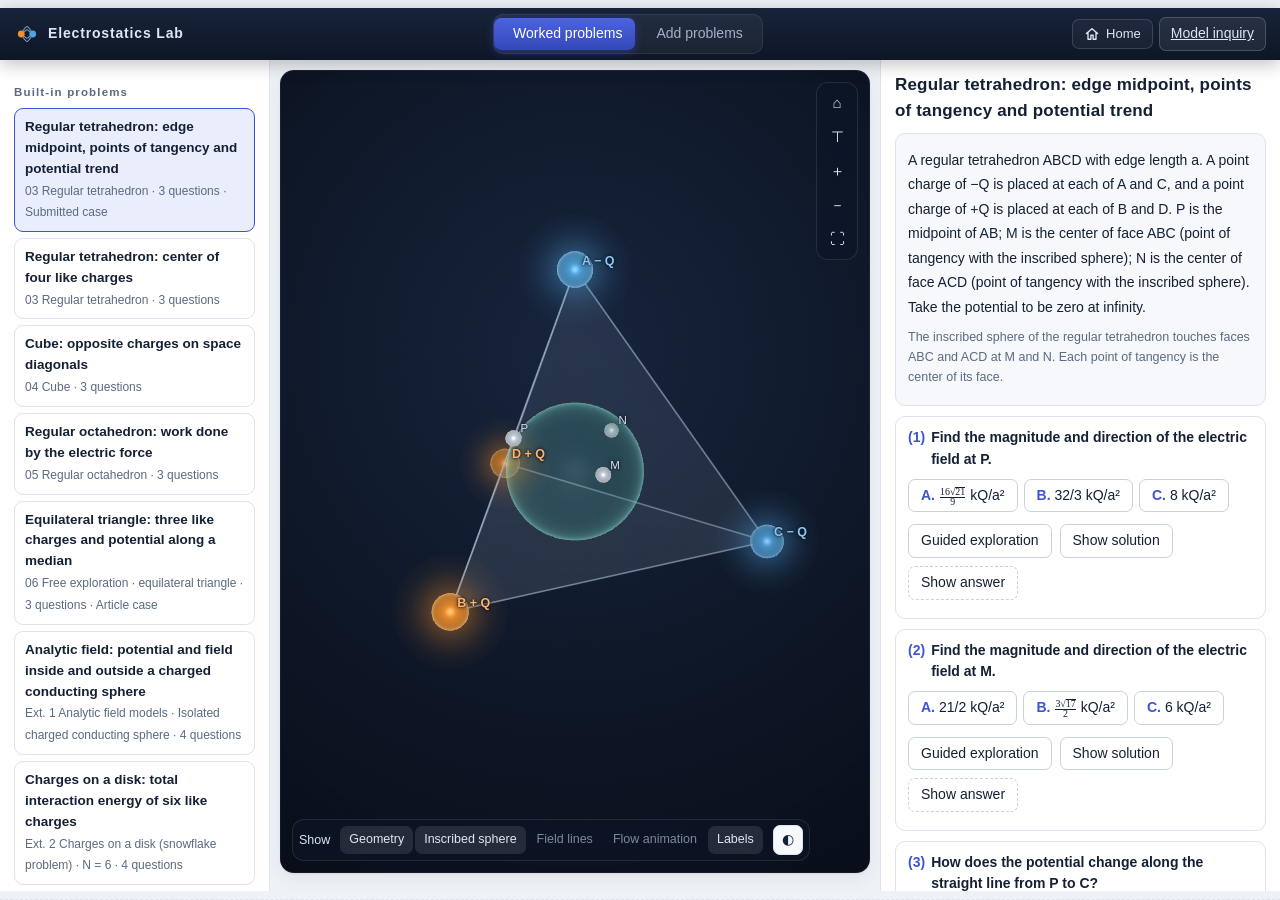
==== examples.html @ 5502f98f "Fix graph and exploration layout interactions" ====
<!doctype html>
<html lang="en">
<head>
  <meta charset="utf-8">
  <meta name="viewport" content="width=device-width, initial-scale=1">
  <title>Worked problems · Electrostatics Lab</title>
  <link rel="stylesheet" href="css/base.css">
  <link rel="stylesheet" href="css/shell.css">
  <link rel="stylesheet" href="css/viewport.css">
  <link rel="stylesheet" href="css/panels.css">
  <link rel="stylesheet" href="css/teach.css">
  <link rel="stylesheet" href="css/theory.css">
  <link rel="stylesheet" href="css/examples.css">
  <link rel="stylesheet" href="css/motion.css">
  <link rel="stylesheet" href="css/rhythm.css">
  <link rel="stylesheet" href="css/fit.css">
</head>
<body class="lab ex" data-exmode="student">
  <header class="appbar">
    <a class="brand" href="index.html" title="Back to home">
      <svg viewBox="0 0 32 32" aria-hidden="true"><circle cx="9" cy="16" r="4.2" class="b-pos"/><circle cx="23" cy="16" r="4.2" class="b-neg"/><path d="M12.5 13.5C16 10 16 10 19.5 13.5M12.5 18.5C16 22 16 22 19.5 18.5M11 12C16 5 16 5 21 12M11 20C16 27 16 27 21 20" class="b-fl"/></svg>
      <span>Electrostatics Lab</span>
    </a>
    <nav class="modes" role="tablist" aria-label="Mode">
      <button type="button" role="tab" data-mode="student">Worked problems</button>
      <button type="button" role="tab" data-mode="teacher">Add problems</button>
      <i class="mode-ink" aria-hidden="true"></i>
    </nav>
    <div class="filemenu">
      <a class="home-btn" href="index.html" title="Home" aria-label="Home"><svg viewBox="0 0 20 20" aria-hidden="true"><path d="M3 9.5 10 3.5l7 6M5 8v8.5h3.6v-5h2.8v5H15V8"/></svg><span>Home</span></a>
      <a class="present-btn" href="lab.html?m=1">Model inquiry</a>
    </div>
  </header>
  <div class="ex-work">
    <aside class="ex-left">
      <div class="ex-only-s">
        <div id="exList" class="ex-list"></div>
        <div class="btns"><button type="button" class="btn" id="btnNew">New problem</button><button type="button" class="btn" id="btnEdit">Adapt this problem</button></div>
        <div class="btns"><button type="button" class="btn mini" id="btnImport">Import problem</button><button type="button" class="btn mini" id="btnDel">Delete this problem</button></div>
        <input type="file" id="importFile" accept=".json,application/json" hidden>
      </div>
      <div class="ex-only-t"><ol id="tSteps" class="stepper"></ol><div id="tAssist" class="t-assist"></div></div>
    </aside>
    <main class="view">
      <div id="stage" class="stage">
        <canvas id="gl" aria-label="3D model. Drag to rotate; scroll to zoom. Right-click a charge, probe, or geometry background to adjust appearance and animation." title="Right-click a charge, probe, or geometry background to open its settings"></canvas>
        <div class="grain" aria-hidden="true"></div>
        <div id="labels" class="labels" aria-hidden="true"></div>
        <div class="tools" role="toolbar" aria-label="View tools">
          <button type="button" id="btnHome" title="Reset to standard view" aria-label="Reset to standard view">⌂</button>
          <button type="button" id="btnTop" title="Top view" aria-label="Top view">⊤</button>
          <button type="button" id="btnZin" title="Zoom in" aria-label="Zoom in">＋</button>
          <button type="button" id="btnZout" title="Zoom out" aria-label="Zoom out">－</button>
          <button type="button" id="btnFull" title="Toggle full screen" aria-label="Toggle full screen">⛶</button>
        </div>
        <div class="stagebar"><div class="sb-mid"><span>Show</span></div><div class="sb-layers" id="sbLayers"></div><button type="button" id="btnTheme" class="theme-toggle" title="Switch canvas theme" aria-label="Switch canvas theme">◐</button></div>
      </div>
      <div class="caption" id="caption" aria-live="polite" hidden></div>
    </main>
    <aside class="ex-right">
      <div class="ex-only-s" id="exMain"></div>
      <div class="ex-only-t" id="tForm"></div>
    </aside>
  </div>
  <div id="elementStyle" class="element-style glass" hidden></div>
  <script src="js/core/vec.js"></script>
  <script src="js/core/util.js"></script>
  <script src="js/core/tex.js"></script>
  <script src="js/core/motion.js"></script>
  <script src="js/core/vec3d.js"></script>
  <script src="js/physics/field.js"></script>
  <script src="js/physics/fieldlines.js"></script>
  <script src="js/physics/isosurf.js"></script>
  <script src="js/physics/geometry.js"></script>
  <script src="js/render/gl.js"></script>
  <script src="js/render/camera.js"></script>
  <script src="js/render/flow.js"></script>
  <script src="js/render/renderer.js"></script>
  <script src="js/render/draw.js"></script>
  <script src="js/models/common.js"></script>
  <script src="js/models/m03.js"></script>
  <script src="js/models/m08.js"></script>
  <script src="js/app/controls.js"></script>
  <script src="js/ex/templates.js"></script>
  <script src="js/ex/models.js"></script>
  <script src="js/ex/solve.js"></script>
  <script src="js/ex/answers.js"></script>
  <script src="js/ex/builtin.js"></script>
  <script src="js/ex/view.js"></script>
  <script src="js/ex/student.js"></script>
  <script src="js/ex/teacher.js"></script>
  <script src="js/ex/app.js"></script>
  <script src="js/audit.js"></script>
</body>
</html>
---- css/base.css ----
/* Design tokens and base components.
   The interface accent is indigo, kept apart from the data colors (orange/blue/gray) so it is never read as a physical quantity; data colors are in js/models/common.js (Okabe–Ito). */
:root {
  --bg: #eef1f6; --surface: #ffffff; --surface-2: #f6f8fb; --ink: #142033; --ink-2: #3a4a60; --muted: #5a6a80;
  --line: #dde3ec; --line-2: #c8d1de;
  --accent: #3d55d1; --accent-2: #2c41ad; --accent-soft: #e9edfc;
  --chrome: #0e1626; --chrome-2: #18233a; --chrome-ink: #dfe7f3; --chrome-muted: #a3b1c8;
  --pos: #d55e00; --neg: #0072b2; --zero: #4a5566; --probe: #cc79a7; --ok: #009e73; --bad: #b4233c;
  --r: 10px; --r-s: 7px;
  --shadow: 0 1px 2px rgba(16,28,48,.06), 0 6px 20px rgba(16,28,48,.06);
  --shadow-lg: 0 12px 40px rgba(10,20,40,.22);
  --ease: cubic-bezier(.22,.8,.26,1);
  font-family: "Segoe UI", "Helvetica Neue", Arial, sans-serif;
  color: var(--ink); background: var(--bg);
}
* { box-sizing: border-box; }
html, body { margin: 0; }
body { font-size: 14px; line-height: 1.55; -webkit-font-smoothing: antialiased; }
/* One math font for the whole platform: Cambria Math ships with Windows and draws radicals and fraction bars from the font's math parameters */
:root { --math-font: "Cambria Math", "STIX Two Math", "Latin Modern Math", "Times New Roman", serif; }
math { font-family: var(--math-font); font-size: 1.08em; }
/* Radicals in text (MathML <msqrt> made by U.rich): same size as the body text; the radical and its bar are drawn by the math font, so displayed formulas are not clipped */
math.rm { font-size: 1em; }
math { overflow: visible; }
/* Radicals in SVG diagrams (U.svgRad): the √ and the radicand both use Times New Roman, so the top stroke of the √ is level with the overbar and they join into one line */
.svg-rs, .svg-rb { font-family: "Times New Roman", serif; }
h1, h2, h3, h4 { margin: 0 0 .4em; font-weight: 600; letter-spacing: .01em; }
h2 { font-size: 15px; } h3 { font-size: 13.5px; } h4 { font-size: 12.5px; color: var(--ink-2); }
p { margin: .3em 0; }
a { color: var(--accent); }
button, select, input, textarea { font: inherit; color: inherit; }
button { cursor: pointer; }
:focus-visible { outline: 2px solid var(--accent); outline-offset: 2px; }
.sr { position: absolute; width: 1px; height: 1px; overflow: hidden; clip: rect(0 0 0 0); }
.skip { position: absolute; left: -999px; top: 0; background: #fff; padding: 6px 10px; z-index: 99; }
.skip:focus { left: 8px; }
.muted { color: var(--muted); }
.note { color: var(--muted); font-size: 12.5px; }
kbd { font: 11px/1 "Times New Roman", sans-serif; color: var(--muted); border: 1px solid var(--line); border-radius: 4px; padding: 2px 4px; margin-left: 6px; }

.btn { border: 1px solid var(--line-2); background: var(--surface); border-radius: var(--r-s); padding: 5px 11px; transition: background .15s, border-color .15s, color .15s, transform .08s, box-shadow .15s; }
.btn:hover { border-color: var(--accent); color: var(--accent-2); }
.btn:active { transform: translateY(1px); }
.btn.primary { background: var(--accent); border-color: var(--accent); color: #fff; box-shadow: 0 2px 8px rgba(61,85,209,.25); }
.btn.primary:hover { background: var(--accent-2); color: #fff; }
.btn.on { background: var(--accent-soft); border-color: var(--accent); color: var(--accent-2); }
.btn.mini { padding: 1px 8px; font-size: 12.5px; }
.btn.big { padding: 9px 18px; font-size: 15px; width: 100%; }
.btn:disabled { opacity: .45; cursor: default; }
.btns { display: flex; flex-wrap: wrap; gap: 6px; margin: 6px 0; }
.link { border: 0; background: none; color: var(--accent); padding: 0; }

#toast { position: fixed; left: 50%; bottom: 24px; transform: translateX(-50%) translateY(16px); background: var(--chrome); color: var(--chrome-ink);
  padding: 9px 16px; border-radius: 8px; opacity: 0; transition: .3s var(--ease); pointer-events: none; z-index: 100; max-width: 90vw; box-shadow: var(--shadow-lg); }
#toast.show { opacity: 1; transform: translateX(-50%); }

/* Home page */
.home-hero { position: relative; height: 380px; background: radial-gradient(120% 100% at 30% 40%, #16233a 0%, #0b1220 60%, #070c16 100%); color: var(--chrome-ink); overflow: hidden; }
.home-hero canvas { position: absolute; inset: 0; width: 100%; height: 100%; }
.home-hero .hero-in { position: relative; max-width: 1120px; margin: 0 auto; padding: 70px 24px 0; }
.home-hero h1 { font-size: 34px; letter-spacing: .04em; margin-bottom: 10px; }
.home-hero p { max-width: 560px; color: #b7c4d8; font-size: 15px; }
.home-hero .btn.primary, .home-hero .btn.hero-2 { margin-top: 16px; padding: 9px 20px; font-size: 15px; display: inline-block; text-decoration: none; }
.home-hero .btn.hero-2 { margin-left: 8px; background: rgba(255,255,255,.08); color: #dfe7f3; border-color: rgba(255,255,255,.25); }
.home { max-width: 1120px; margin: -46px auto 0; padding: 0 24px 40px; position: relative; }
.cat { margin: 26px 0 8px; font-size: 13px; color: var(--muted); letter-spacing: .12em; }
.cards { display: grid; grid-template-columns: repeat(auto-fill, minmax(250px, 1fr)); gap: 14px; }
.card-link { position: relative; display: block; background: var(--surface); border: 1px solid var(--line); border-radius: var(--r); padding: 16px 16px 18px; text-decoration: none; color: inherit;
  box-shadow: var(--shadow); transition: transform .25s var(--ease), box-shadow .25s var(--ease), border-color .2s; overflow: hidden; animation: rise .5s var(--ease) both; }
.card-link::after { content: ""; position: absolute; left: 0; top: 0; height: 3px; width: 100%; background: linear-gradient(90deg, var(--pos), #e69f00, var(--neg)); transform: scaleX(0); transform-origin: left; transition: transform .35s var(--ease); }
.card-link:hover { transform: translateY(-3px); box-shadow: 0 14px 30px rgba(16,28,48,.12); border-color: var(--line-2); }
.card-link:hover::after { transform: scaleX(1); }
.card-link .num { font: 700 13px "Times New Roman", serif; color: var(--accent); letter-spacing: .08em; }
.card-link h2 { font-size: 17px; margin: 4px 0 6px; }
.card-link p { color: var(--muted); margin: 0; font-size: 13px; }
.card-link .go { position: absolute; right: 14px; top: 14px; color: var(--muted); transition: color .2s, transform .2s var(--ease); }
.card-link:hover .go { color: var(--accent); transform: translateX(3px); }
.home .conv { background: var(--surface); border: 1px solid var(--line); border-radius: var(--r); padding: 14px 18px; margin-top: 26px; box-shadow: var(--shadow); }
.home .conv li { margin: 3px 0; }
.home footer { color: var(--muted); font-size: 12.5px; margin-top: 18px; }
@keyframes rise { from { opacity: 0; transform: translateY(10px); } }
@media (prefers-reduced-motion: reduce) { *, *::before, *::after { animation-duration: .01ms !important; transition-duration: .01ms !important; } }
---- css/shell.css ----
/* Lab shell: top bar, workspace grid, visibility rules for the four workspaces */
body.lab { height: 100vh; display: flex; flex-direction: column; overflow: hidden; background: var(--bg); }
.appbar { flex: 0 0 52px; display: flex; align-items: center; gap: 16px; padding: 0 14px; background: linear-gradient(180deg, var(--chrome-2), var(--chrome)); color: var(--chrome-ink); box-shadow: 0 1px 0 rgba(255,255,255,.04), 0 4px 18px rgba(0,0,0,.25); z-index: 30; }
.brand { display: flex; align-items: center; gap: 8px; color: var(--chrome-ink); text-decoration: none; font-weight: 700; letter-spacing: .06em; white-space: nowrap; }
.brand svg { width: 26px; height: 26px; }
.b-pos { fill: #F28E2B; } .b-neg { fill: #4FA3E0; } .b-fl { fill: none; stroke: #8FB8DE; stroke-width: 1.3; opacity: .85; }
.exp select { background: rgba(255,255,255,.07); color: var(--chrome-ink); border: 1px solid rgba(255,255,255,.14); border-radius: 7px; padding: 5px 8px; max-width: 220px; }
/* The open drop-down list has a white background: group labels and options use dark text (the light top-bar color would be unreadable) */
.exp select optgroup { color: var(--ink-2); background: #fff; font-weight: 700; font-style: normal; }
.exp select option { color: var(--ink); background: #fff; font-weight: 400; }
.modes { position: relative; display: flex; gap: 2px; margin: 0 auto; background: rgba(255,255,255,.05); border: 1px solid rgba(255,255,255,.08); border-radius: 10px; padding: 3px; }
.modes button { position: relative; z-index: 1; border: 0; background: none; color: var(--chrome-muted); padding: 5px 16px; border-radius: 7px; transition: color .2s; display: flex; align-items: center; gap: 6px; }
.modes button b { font: 600 11px "Times New Roman", serif; width: 17px; height: 17px; border-radius: 50%; display: inline-grid; place-items: center; border: 1px solid currentColor; }
.modes button:hover { color: var(--chrome-ink); }
.modes button[aria-selected="true"] { color: #fff; }
.mode-ink { position: absolute; top: 3px; bottom: 3px; left: 0; width: 0; border-radius: 7px; background: linear-gradient(180deg, #4a63e0, #3448b8); box-shadow: 0 2px 10px rgba(61,85,209,.45); transition: transform .35s var(--ease), width .35s var(--ease); }
.filemenu { display: flex; align-items: center; gap: 6px; }
.menu { position: relative; }
.menu summary { list-style: none; cursor: pointer; padding: 5px 11px; border: 1px solid rgba(255,255,255,.14); border-radius: 7px; color: var(--chrome-ink); }
.menu summary::-webkit-details-marker { display: none; }
.menu-pop { position: absolute; right: 0; top: calc(100% + 6px); min-width: 210px; background: var(--surface); color: var(--ink); border: 1px solid var(--line); border-radius: var(--r); box-shadow: var(--shadow-lg); padding: 6px; display: flex; flex-direction: column; animation: pop .18s var(--ease); }
.menu-pop button { text-align: left; border: 0; background: none; padding: 7px 10px; border-radius: 6px; }
.menu-pop button:hover { background: var(--accent-soft); color: var(--accent-2); }
.menu-pop hr { border: 0; border-top: 1px solid var(--line); margin: 4px 0; }
.ico { width: 30px; height: 30px; border-radius: 7px; border: 1px solid rgba(255,255,255,.14); background: none; color: inherit; display: inline-grid; place-items: center; }
@keyframes pop { from { opacity: 0; transform: translateY(-4px) scale(.98); } }
/* Home button (shared by the lab and the worked-problems page); Undo / Redo buttons */
.home-btn { display: inline-flex; align-items: center; gap: 6px; height: 30px; padding: 0 11px; border: 1px solid rgba(255,255,255,.14); border-radius: 7px; background: rgba(255,255,255,.04); color: var(--chrome-ink); text-decoration: none; font-size: 13px; white-space: nowrap; cursor: pointer; transition: background .15s, border-color .15s; }
.home-btn svg { width: 16px; height: 16px; fill: none; stroke: currentColor; stroke-width: 1.7; stroke-linecap: round; stroke-linejoin: round; flex: none; }
.home-btn:hover { background: rgba(255,255,255,.1); border-color: rgba(255,255,255,.28); }
.home-btn:focus-visible, .hist button:focus-visible { outline: 2px solid #8fa4ff; outline-offset: 2px; }
.hist { display: inline-flex; border: 1px solid rgba(255,255,255,.14); border-radius: 7px; overflow: hidden; }
.hist button { display: inline-flex; align-items: center; justify-content: center; width: 32px; height: 28px; padding: 0; border: 0; background: none; color: var(--chrome-ink); font-size: 13px; white-space: nowrap; }
.hist button + button { border-left: 1px solid rgba(255,255,255,.14); }
.hist button svg { width: 15px; height: 15px; fill: none; stroke: currentColor; stroke-width: 1.8; stroke-linecap: round; stroke-linejoin: round; }
.hist button:hover:not(:disabled) { background: rgba(255,255,255,.1); }
.hist button:disabled { color: var(--chrome-muted); opacity: .45; cursor: default; }
body.present .hist { display: none; }

/* Column widths: --drawer-u / --insp-u are the widths saved after the user drags a splitter (saved per workspace; written by A.applySplit in js/app/state.js) */
.work { position: relative; flex: 1; min-height: 0; display: grid; --drawer: var(--drawer-u, 300px); --insp: var(--insp-u, 320px); grid-template-columns: 56px var(--drawer, 300px) minmax(0, 1fr) var(--insp, 320px); transition: grid-template-columns .35s var(--ease); }
body.drawer-off .work { --drawer: 0px; }
body[data-mode="analyze"] .work { --insp: var(--insp-u, 420px); }
body[data-mode="theory"] .work, body[data-mode="record"] .work { --drawer: 0px; grid-template-columns: 0 0 minmax(0, 1fr) var(--insp, 0px); }
body[data-mode="theory"] .work { --insp: 0px; }
body[data-mode="record"] .work { --insp: var(--insp-u, 560px); }
/* Splitters: drawer | canvas, canvas | inspector, theory body | contents column. Drag or use the arrow keys to resize; double-click restores the default width */
.splitter { position: absolute; top: 0; bottom: 0; width: 10px; z-index: 6; cursor: col-resize; touch-action: none; display: none; outline: none; transition: left .35s var(--ease), right .35s var(--ease); }
.splitter::before { content: ""; position: absolute; left: 4px; top: 0; bottom: 0; width: 2px; border-radius: 1px; background: transparent; transition: background .15s, box-shadow .15s; }
.splitter::after { content: ""; position: absolute; left: 2px; top: 50%; width: 6px; height: 28px; margin-top: -14px; border-radius: 3px; background: var(--line); opacity: 0; transition: opacity .15s; }
.splitter:hover::before, .splitter.dragging::before { background: var(--accent); }
.splitter:hover::after, .splitter.dragging::after, .splitter:focus-visible::after { opacity: 1; background: var(--accent); }
.splitter:focus-visible::before { background: var(--accent); box-shadow: 0 0 0 2px var(--accent-soft); }
.work > .splitter[data-split="drawer"] { left: calc(56px + var(--drawer, 300px) - 5px); }
.work > .splitter[data-split="insp"] { right: calc(var(--insp, 320px) - 5px); }
body[data-mode="explore"] .work > .splitter, body[data-mode="analyze"] .work > .splitter, body[data-mode="record"] .work > .splitter[data-split="insp"] { display: block; }
body.drawer-off .work > .splitter[data-split="drawer"], body.present .splitter { display: none !important; }
.tp-side > .splitter[data-split="side"] { display: block; left: -17px; transition: none; }
body.resizing, body.resizing * { cursor: col-resize !important; user-select: none; }
body.resizing .work, body.resizing .splitter { transition: none; }
.rail, .drawer, .inspector { min-height: 0; overflow: hidden; }
body[data-mode="theory"] .rail, body[data-mode="record"] .rail, body[data-mode="theory"] .drawer, body[data-mode="record"] .drawer, body[data-mode="theory"] .inspector { visibility: hidden; }
body[data-mode="theory"] .stage { display: none; }
body:not([data-mode="theory"]) .theory-page { display: none; }
.view { min-width: 0; min-height: 0; position: relative; padding: 10px; display: flex; flex-direction: column; }
body.lab:not([data-mode="theory"]) .view, body.ex .view { display: grid; grid-template-rows: minmax(0, 1fr) auto; gap: 8px; overflow: hidden; }
body.lab:not([data-mode="theory"]) .view > .stage, body.ex .view > .stage { grid-row: 1; min-height: 0; width: 100%; }
body.lab:not([data-mode="theory"]) .view > .caption, body.ex .view > .caption { grid-row: 2; position: relative; inset: auto; transform: none; align-self: stretch; }
body[data-mode="theory"] .view { display: block; overflow: auto; }
.insp { display: none; animation: fadeIn .3s var(--ease); }
body[data-mode="explore"] .insp[data-for="explore"], body[data-mode="analyze"] .insp[data-for="analyze"], body[data-mode="record"] .insp[data-for="record"] { display: block; }
body[data-mode="analyze"] .hud { display: none; }
@keyframes fadeIn { from { opacity: 0; transform: translateY(6px); } }

/* Full-page theory */
.theory-page { flex: 1; overflow: auto; display: grid; grid-template-columns: minmax(0, 1fr) var(--tp-side, 300px); gap: 24px; max-width: 1180px; margin: 0 auto; padding: 22px 20px 40px; animation: fadeIn .35s var(--ease); }
.tp-main { background: var(--surface); border: 1px solid var(--line); border-radius: 14px; padding: 26px 32px; box-shadow: var(--shadow); }
.eyebrow { color: var(--accent); font: 700 12.5px "Times New Roman", sans-serif; letter-spacing: .14em; margin: 0; }
.tp-main h1 { font-size: 26px; margin: 4px 0 14px; }
.tp-side { position: sticky; top: 0; align-self: start; background: var(--surface); border: 1px solid var(--line); border-radius: 14px; padding: 18px; box-shadow: var(--shadow); }
.tp-stages { padding-left: 0; list-style: none; counter-reset: s; margin: 0 0 14px; }
.tp-stages li { counter-increment: s; position: relative; padding: 6px 0 6px 32px; border-left: 2px solid var(--line); margin-left: 11px; }
.tp-stages li::before { content: counter(s); position: absolute; left: -12px; top: 5px; width: 22px; height: 22px; border-radius: 50%; background: var(--accent-soft); color: var(--accent-2); display: grid; place-items: center; font: 700 12px "Times New Roman", serif; }
.tp-stages li b { display: block; font-size: 13.5px; } .tp-stages li span { color: var(--muted); font-size: 12.5px; }
.units { margin-top: 14px; font-size: 13px; }
.theory .lead { font-size: 15.5px; color: var(--ink-2); }
.theory section { margin: 18px 0; }
.theory h3 { color: var(--ink); font-size: 14.5px; padding-left: 10px; border-left: 3px solid var(--accent); }
.theory .ai { background: #fbf0f3; border: 1px solid #f0d3dc; border-radius: var(--r-s); padding: 8px 14px; }
.theory li { margin: 4px 0; }
.formula { overflow: visible; margin: 8px 0; padding: 6px 12px; background: var(--surface-2); border-radius: var(--r-s); border: 1px solid var(--line); }
details summary { cursor: pointer; color: var(--ink-2); font-weight: 600; font-size: 13px; }

.modal { position: fixed; inset: 0; background: rgba(8,14,26,.5); backdrop-filter: blur(3px); display: flex; align-items: center; justify-content: center; z-index: 50; padding: 16px; animation: fadeIn .2s; }
.modal[hidden] { display: none; }
.sheet { background: var(--surface); border-radius: 14px; width: min(660px, 100%); max-height: 90vh; display: flex; flex-direction: column; box-shadow: var(--shadow-lg); }
.sheet header { padding: 12px 18px; border-bottom: 1px solid var(--line); display: flex; align-items: center; justify-content: space-between; }
.sheet .ico { border-color: var(--line); }
.sheet .theory { padding: 6px 22px 18px; overflow: auto; }

@media (max-width: 1100px) {
  .work { --drawer: 270px; grid-template-columns: 56px var(--drawer, 270px) minmax(0, 1fr); grid-template-rows: minmax(0, 1fr) auto; }
  .splitter { display: none !important; }
  .inspector { grid-column: 1 / -1; max-height: 40vh; overflow: auto; border-top: 1px solid var(--line); }
  body[data-mode="record"] .work { grid-template-columns: 0 0 1fr; }
  .theory-page { grid-template-columns: 1fr; }
  .modes button { padding: 5px 10px; }
}
@media (max-width: 720px) {
  body.lab { height: auto; overflow: auto; }
  .appbar { flex-wrap: wrap; height: auto; padding: 8px; gap: 8px; }
  .modes { order: 3; width: 100%; justify-content: space-between; }
  .work { display: flex; flex-direction: column; }
  body.lab:not([data-mode="theory"]) .view { flex: none; min-height: 70vh; }
  .rail { flex-direction: row !important; overflow-x: auto; }
  .drawer { max-height: none; }
  .stage { min-height: 58vh; }
  .inspector { max-height: none; }
}
---- css/viewport.css ----
/* Stage: themed background, fine grain, floating readout, view tools, legend and stage bar */
.stage { position: relative; flex: 1; min-height: 360px; border-radius: 14px; overflow: hidden; background: var(--stage-bg, #0b1220); box-shadow: inset 0 0 0 1px rgba(255,255,255,.05), var(--shadow); transition: background .5s; }
.stage[data-theme="light"] { box-shadow: inset 0 0 0 1px var(--line), var(--shadow); }
.stage:fullscreen { border-radius: 0; }
#gl { position: absolute; inset: 0; width: 100%; height: 100%; display: block; touch-action: none; cursor: grab; }
#gl.dragging { cursor: grabbing; }
/* Fine grain: adds texture without affecting legibility */
.grain { position: absolute; inset: 0; pointer-events: none; opacity: .07; mix-blend-mode: overlay;
  background-image: url("data:image/svg+xml;utf8,<svg xmlns='http://www.w3.org/2000/svg' width='160' height='160'><filter id='n'><feTurbulence type='fractalNoise' baseFrequency='.9' numOctaves='2' stitchTiles='stitch'/><feColorMatrix values='0 0 0 0 1  0 0 0 0 1  0 0 0 0 1  0 0 0 .9 0'/></filter><rect width='100%' height='100%' filter='url(%23n)'/></svg>"); }
.stage[data-theme="light"] .grain { opacity: .035; mix-blend-mode: multiply; }

.labels { position: absolute; inset: 0; pointer-events: none; overflow: hidden; }
.lbl { position: absolute; left: 0; top: 0; white-space: nowrap; will-change: transform; }
.labels[data-theme="dark"] .lbl { color: #dbe4f0; text-shadow: 0 0 4px #0b1220, 0 0 2px #0b1220; }
.labels[data-theme="light"] .lbl { color: #22303f; text-shadow: 0 0 3px #fff, 0 0 3px #fff; }
.labels[data-theme="dark"] .lbl.pos { color: #FFB46B; } .labels[data-theme="dark"] .lbl.neg { color: #8CC8F2; } .labels[data-theme="dark"] .lbl.zero { color: #AEB9C8; }
.labels[data-theme="light"] .lbl.pos { color: #B04A00; } .labels[data-theme="light"] .lbl.neg { color: #005A8C; } .labels[data-theme="light"] .lbl.zero { color: #4A5566; }
.lbl.pos, .lbl.neg, .lbl.probe { font-weight: 700; }
.labels[data-theme="dark"] .lbl.probe { color: #F7EF7A; } .labels[data-theme="light"] .lbl.probe { color: #9B4A7C; }
.lbl.axis { font-style: italic; opacity: .75; }
.lbl.lv { padding: 0 5px; border-radius: 8px; transform-origin: left; }
.labels[data-theme="dark"] .lbl.lv { background: rgba(11,18,32,.72); border: 1px solid rgba(255,255,255,.12); text-shadow: none; }
.labels[data-theme="light"] .lbl.lv { background: rgba(255,255,255,.85); border: 1px solid var(--line); text-shadow: none; }
.lbl.part { } .labels[data-theme="dark"] .lbl.part { color: #C9B8F5; } .labels[data-theme="light"] .lbl.part { color: #5A3C96; }
.lbl.sum { font-weight: 700; }
.lbl.warn { color: #fff !important; background: #b4233c; padding: 1px 8px; border-radius: 6px; text-shadow: none !important; }

.glass { background: rgba(14,22,38,.62); color: #dfe7f3; border: 1px solid rgba(255,255,255,.1); backdrop-filter: blur(10px) saturate(1.2); -webkit-backdrop-filter: blur(10px); }
.stage[data-theme="light"] .glass { background: rgba(255,255,255,.78); color: var(--ink); border-color: var(--line); }
.hud, .tools, .legend, .stagebar { position: absolute; }
.hud { left: 12px; top: 12px; width: 236px; border-radius: 12px; padding: 8px 10px; font-size: 12.5px; transition: opacity .3s, transform .3s var(--ease); }
.hud-h { display: flex; justify-content: space-between; align-items: center; font-size: 11.5px; letter-spacing: .08em; opacity: .75; margin-bottom: 4px; }
.hud .link { color: inherit; opacity: .85; font-size: 12px; }
.hud-b .r { display: flex; justify-content: space-between; gap: 8px; padding: 1px 0; }
.hud-b .r span:last-child { font-variant-numeric: tabular-nums; font-weight: 600; }
.hud-b .r .undef { color: #ff9aa9; }
.flash { animation: flash .6s var(--ease); }
@keyframes flash { 0% { background: rgba(240,228,66,.28); } 100% { background: transparent; } }

.tools { right: 12px; top: 12px; display: flex; flex-direction: column; gap: 2px; padding: 4px; border-radius: 12px; }
.tools button { width: 32px; height: 32px; border: 0; background: none; color: inherit; border-radius: 8px; font-size: 15px; transition: background .15s; }
.tools button:hover { background: rgba(255,255,255,.12); }
.stage[data-theme="light"] .tools button:hover { background: var(--accent-soft); }
.legend { left: 12px; bottom: 62px; display: flex; flex-wrap: wrap; gap: 4px 12px; font-size: 12px; padding: 4px 10px; border-radius: 9px; max-width: calc(100% - 24px); }
.legend i { display: inline-block; width: 10px; height: 10px; border-radius: 50%; margin-right: 5px; vertical-align: -1px; }
.legend i.line { height: 3px; width: 16px; border-radius: 2px; vertical-align: 3px; }

.stagebar { left: 12px; right: 12px; bottom: 12px; height: 42px; display: flex; align-items: center; gap: 10px; padding: 0 6px; border-radius: 12px; }
.sb-nav { width: 30px; height: 30px; border: 0; border-radius: 8px; background: rgba(255,255,255,.08); color: inherit; font-size: 18px; line-height: 1; }
.stage[data-theme="light"] .sb-nav { background: var(--surface-2); }
.sb-nav:disabled { opacity: .3; }
.sb-mid { flex: 1; min-width: 0; font-size: 12.5px; }
.sb-mid span { display: block; white-space: nowrap; overflow: hidden; text-overflow: ellipsis; }
.sb-track { height: 3px; border-radius: 2px; background: rgba(255,255,255,.12); margin-top: 4px; overflow: hidden; }
.stage[data-theme="light"] .sb-track { background: var(--line); }
.sb-track i { display: block; height: 100%; width: 0; background: linear-gradient(90deg, #F28E2B, #F0E442, #4FA3E0); transition: width .5s var(--ease); }
.sb-layers { display: flex; gap: 2px; }
.sb-layers button { border: 0; background: none; color: inherit; opacity: .55; padding: 4px 9px; border-radius: 7px; font-size: 12.5px; transition: opacity .2s, background .2s; white-space: nowrap; }
.sb-layers button.on { opacity: 1; background: rgba(255,255,255,.1); }
.stage[data-theme="light"] .sb-layers button.on { background: var(--accent-soft); color: var(--accent-2); }
.sb-layers button:hover { opacity: 1; }
.sb-layers button i { font-style: normal; font: 700 10.5px "Times New Roman", serif; margin-right: 3px; opacity: .7; }
.theme-toggle { flex: none; width: 30px; height: 30px; border: 1px solid var(--line); border-radius: 7px; background: var(--surface-2); color: var(--ink); cursor: pointer; }
.stage:fullscreen { border-radius: 0; min-height: 100vh; }
.busy { left: 50%; top: 14px; transform: translateX(-50%); position: absolute; background: rgba(14,22,38,.85); color: #fff; padding: 5px 14px 5px 30px; border-radius: 14px; font-size: 12.5px; }
.busy::before { content: ""; position: absolute; left: 11px; top: 50%; width: 11px; height: 11px; margin-top: -6px; border: 2px solid rgba(255,255,255,.3); border-top-color: #F0E442; border-radius: 50%; animation: spin .8s linear infinite; }
@keyframes spin { to { transform: rotate(360deg); } }
.err { padding: 30px; color: #ff9aa9; }
@media (max-width: 900px) { .hud { width: 190px; } .sb-layers button { padding: 4px 6px; } .legend { display: none; } }
@media (max-width: 560px) { .sb-layers { display: none; } }
---- css/panels.css ----
/* Tool rail, drawer panel, inspector and form controls */
.rail { display: flex; flex-direction: column; align-items: center; gap: 4px; padding: 10px 0; background: var(--surface); border-right: 1px solid var(--line); }
.rail button { position: relative; width: 44px; border: 0; background: none; border-radius: 10px; padding: 7px 0 5px; color: var(--muted); display: flex; flex-direction: column; align-items: center; gap: 2px; font-size: 11px; transition: background .15s, color .15s; }
.rail button svg { width: 20px; height: 20px; fill: none; stroke: currentColor; stroke-width: 1.6; stroke-linecap: round; stroke-linejoin: round; }
.rail button:hover { background: var(--surface-2); color: var(--ink); }
.rail button.on { color: var(--accent-2); background: var(--accent-soft); }
.rail button.on::before { content: ""; position: absolute; left: -6px; top: 10px; bottom: 10px; width: 3px; border-radius: 2px; background: var(--accent); }
.rail button .dot { position: absolute; right: 7px; top: 6px; width: 6px; height: 6px; border-radius: 50%; background: var(--pos); }

.drawer { background: var(--surface); border-right: 1px solid var(--line); display: flex; flex-direction: column; }
.drawer-h { display: flex; align-items: center; justify-content: space-between; padding: 12px 14px 8px; border-bottom: 1px solid var(--line); }
.drawer-h h2 { margin: 0; font-size: 14.5px; }
.drawer-h .ico { border-color: var(--line); color: var(--muted); }
.panel { flex: 1; overflow: auto; padding: 4px 14px 20px; min-width: 260px; }
.panel > * { animation: fadeIn .28s var(--ease) both; }
.grp { border-bottom: 1px solid var(--line); padding: 10px 0 10px; }
.grp:last-child { border-bottom: 0; }
.grp h4 { font-size: 11.5px; letter-spacing: .1em; color: var(--muted); margin-bottom: 6px; text-transform: uppercase; }
.ctl { margin: 7px 0; } .ctl label { display: flex; justify-content: space-between; font-size: 12.5px; color: var(--ink-2); margin-bottom: 1px; }
.ctl .row { display: flex; gap: 8px; align-items: center; }
.ctl input[type=range] { flex: 1; min-width: 0; height: 18px; accent-color: var(--accent); }
.ctl .num { width: 5.2em; border: 1px solid var(--line); border-radius: 6px; padding: 2px 5px; font-variant-numeric: tabular-nums; background: var(--surface-2); }
.ctl .num:focus { background: #fff; }
.ctl select { width: 100%; border: 1px solid var(--line); border-radius: 6px; padding: 4px; background: var(--surface-2); }
.chk { display: flex; gap: 8px; align-items: center; margin: 4px 0; font-size: 13px; }
.chk input { accent-color: var(--accent); width: 15px; height: 15px; }
.seg { display: inline-flex; border: 1px solid var(--line); border-radius: 8px; overflow: hidden; margin: 4px 0; background: var(--surface-2); padding: 2px; gap: 2px; }
.seg button { border: 0; background: none; padding: 4px 12px; font-size: 13px; border-radius: 6px; transition: background .15s, color .15s; }
.seg button.on { background: var(--surface); color: var(--accent-2); box-shadow: 0 1px 3px rgba(16,28,48,.12); font-weight: 600; }
.ctl-play { display: flex; align-items: flex-end; gap: 4px; } .ctl-play .ctl { flex: 1; }
table.src { width: 100%; border-collapse: collapse; font-size: 12.5px; margin: 4px 0; }
table.src th { font-weight: 600; color: var(--muted); font-size: 11.5px; }
table.src th, table.src td { padding: 3px 2px; text-align: left; border-bottom: 1px solid var(--line); }
.cell { border: 1px solid var(--line); border-radius: 5px; padding: 1px 4px; font-size: 12.5px; background: var(--surface-2); }
.place .row, .row.wrap { display: flex; flex-wrap: wrap; gap: 4px; align-items: center; }
label.mini { font-size: 12px; color: var(--muted); display: inline-flex; gap: 3px; align-items: center; }
.bg { border: 1px solid var(--line); border-radius: 8px; padding: 7px; margin: 7px 0; background: var(--surface-2); }
.bg-h { display: flex; gap: 4px; align-items: center; } .bg-h b { margin-right: auto; font-size: 13px; }
.swatches { display: flex; gap: 8px; margin: 6px 0; }
.swatch { flex: 1; border: 2px solid var(--line); border-radius: 9px; padding: 0; overflow: hidden; background: none; text-align: left; transition: border-color .15s, transform .15s var(--ease); }
.swatch:hover { transform: translateY(-1px); }
.swatch.on { border-color: var(--accent); }
.swatch .sw-v { height: 44px; position: relative; }
.swatch .sw-v i { position: absolute; top: 15px; width: 13px; height: 13px; border-radius: 50%; }
.swatch span { display: block; font-size: 12px; padding: 4px 8px; }

.inspector { background: var(--surface); border-left: 1px solid var(--line); overflow: auto; padding: 14px 16px 24px; }
.insp-t { font-size: 11.5px; letter-spacing: .1em; color: var(--muted); }
.stepper { list-style: none; margin: 0 0 12px; padding: 0; }
.stepper li { position: relative; }
.stepper button { width: 100%; display: flex; align-items: center; gap: 10px; border: 0; background: none; text-align: left; padding: 6px 6px; border-radius: 8px; color: var(--ink-2); transition: background .15s; }
.stepper button:hover { background: var(--surface-2); }
.stepper .n { flex: 0 0 22px; height: 22px; border-radius: 50%; border: 1.5px solid var(--line-2); display: grid; place-items: center; font: 700 11.5px "Times New Roman", serif; color: var(--muted); background: var(--surface); transition: .25s var(--ease); }
.stepper li:not(:last-child)::after { content: ""; position: absolute; left: 16px; top: 30px; height: calc(100% - 22px); width: 1.5px; background: var(--line); }
.stepper li.done .n { background: var(--accent-soft); border-color: var(--accent); color: var(--accent-2); }
.stepper li.done::after { background: var(--accent); }
.stepper li.on .n { background: var(--accent); border-color: var(--accent); color: #fff; box-shadow: 0 0 0 4px var(--accent-soft); }
.stepper li.on button { color: var(--ink); font-weight: 600; background: var(--surface-2); }
.guide { animation: fadeIn .3s var(--ease); }
.qbox { background: linear-gradient(135deg, #fff7ef, #fdf3fa); border: 1px solid #f5e1d3; border-radius: 10px; padding: 10px 12px; margin-bottom: 10px; }
.qbox span { font-size: 11.5px; letter-spacing: .1em; color: #a64700; font-weight: 700; }
.qbox p { font-size: 15px; font-weight: 600; margin: 2px 0 0; color: var(--ink); }
.g-item { margin: 10px 0; } .g-item h3 { font-size: 12.5px; color: var(--muted); margin-bottom: 1px; letter-spacing: .04em; }
.g-item p { margin: 0; font-size: 13.5px; color: var(--ink-2); }
.acc { border: 1px solid var(--line); border-radius: 10px; margin-bottom: 10px; background: var(--surface); }
.acc > summary { padding: 9px 12px; list-style: none; display: flex; justify-content: space-between; }
.acc > summary::after { content: "▾"; color: var(--muted); transition: transform .2s; }
.acc:not([open]) > summary::after { transform: rotate(-90deg); }
.acc > :not(summary) { margin: 0 12px; } .acc > :last-child { margin-bottom: 10px; }
.readings { display: grid; gap: 0; font-size: 13px; }
.rd { display: grid; grid-template-columns: minmax(0, 1.3fr) minmax(0, 1fr) 54px; gap: 8px; padding: 3px 4px; border-bottom: 1px dashed var(--line); border-radius: 4px; }
.rd .k { color: var(--ink-2); } .rd .v { font-variant-numeric: tabular-nums; font-weight: 600; } .rd .v.undef { color: var(--bad); } .rd .u { color: var(--muted); font-size: 11.5px; }
.rd-h { margin-top: 8px; font-weight: 600; color: var(--accent-2); font-size: 12px; letter-spacing: .06em; }
#curves { width: 100%; height: 210px; display: block; }
.curve-tools { display: flex; justify-content: flex-end; gap: 4px; margin: 0 12px 4px; }
.curve-tools button { width: 30px; height: 28px; border: 1px solid var(--line); border-radius: 6px; color: var(--ink-2); background: var(--surface-2); }
#curveBox:fullscreen { position: fixed; inset: 16px; z-index: 60; overflow: auto; padding: 16px; background: var(--surface); color: var(--ink); border: 1px solid var(--line); }
#curveBox:fullscreen #curves { height: 74vh; }
.clegend { display: flex; flex-wrap: wrap; gap: 4px 12px; font-size: 12px; margin-top: 4px; }
.clegend i { display: inline-block; width: 14px; height: 3px; margin-right: 4px; vertical-align: 3px; border-radius: 2px; }
.ex { border-bottom: 1px dashed var(--line); padding: 8px 0; }
.ex .row { display: flex; flex-wrap: wrap; gap: 6px; align-items: center; }
.ex input, .ex select { border: 1px solid var(--line); border-radius: 6px; padding: 3px 7px; min-width: 150px; background: var(--surface-2); }
.fb { font-weight: 600; } .fb.ok { color: var(--ok); } .fb.bad { color: var(--bad); } .fb.show { color: var(--accent-2); font-weight: 400; }
.fb.ok, .fb.bad { animation: pop .25s var(--ease); }
table.rec { width: 100%; border-collapse: collapse; font-size: 12.5px; }
table.rec th, table.rec td { border: 1px solid var(--line); padding: 3px; vertical-align: top; }
table.rec th { background: var(--surface-2); font-weight: 600; }
table.rec textarea { width: 100%; border: 0; resize: vertical; font-size: 12.5px; background: transparent; }
---- css/teach.css ----
/* Teaching flow: stage caption (construction steps and prediction questions), step overview, teacher notes, presentation mode */
.caption { position: relative; inset: auto; transform: none; width: 100%; max-height: min(28vh, 240px); min-height: 0; overflow: auto; overscroll-behavior: contain; border-radius: 10px; padding: 8px 12px; font-size: 13.5px; animation: capIn .35s var(--ease); }
.caption[data-theme="light"] { color: var(--ink); background: rgba(255,255,255,.96); border-color: var(--line); }
.caption input, .caption select { color: #172033 !important; background: #fff !important; }
.caption[hidden] { display: none; }
@keyframes capIn { from { opacity: 0; transform: translateY(6px); } }
.cap-h { display: flex; align-items: center; gap: 10px; margin-bottom: 2px; }
.cap-h b { font-size: 14.5px; }
.cap-n { font: 700 11px "Times New Roman", sans-serif; letter-spacing: .1em; padding: 2px 7px; border-radius: 10px; background: rgba(240,228,66,.18); color: #F5D491; }
.caption[data-theme="light"] .cap-n { background: var(--accent-soft); color: var(--accent-2); }
.cap-q { font-weight: 600; margin: 6px 0; }
.cap-opts { display: flex; flex-wrap: wrap; gap: 6px; }
.cap-opts .btn { background: rgba(255,255,255,.08); color: inherit; border-color: rgba(255,255,255,.22); }
.caption[data-theme="light"] .cap-opts .btn { background: var(--surface); border-color: var(--line-2); }
.cap-opts .btn:hover { border-color: #F5D491; color: inherit; }
.cap-skip { margin-top: 4px; } .cap-skip .btn { background: none; border: 0; color: inherit; opacity: .65; padding: 0; text-decoration: underline; }
.cap-t { margin: 4px 0; opacity: .92; }
.cap-fb { margin: 4px 0; padding: 4px 8px; border-radius: 6px; font-size: 13px; animation: pop .25s var(--ease); }
.cap-fb.ok { background: rgba(0,158,115,.18); } .cap-fb.bad { background: rgba(213,94,0,.2); } .cap-fb.skip { background: rgba(255,255,255,.08); }
.caption[data-theme="light"] .cap-fb.skip { background: var(--surface-2); }
.cap-m { padding: 2px 0; }
.cap-m math { font-size: 1.05em; }
.cap-nav { display: flex; align-items: center; justify-content: space-between; margin-top: 6px; }
.cap-nav .btn { background: rgba(255,255,255,.08); color: inherit; border-color: rgba(255,255,255,.18); }
.cap-nav .btn.primary { background: var(--accent); border-color: var(--accent); color: #fff; }
.caption[data-theme="light"] .cap-nav .btn:not(.primary) { background: var(--surface); border-color: var(--line-2); }
.cap-dots { display: flex; gap: 5px; }
.cap-dots i { width: 7px; height: 7px; border-radius: 50%; background: rgba(255,255,255,.25); transition: .25s var(--ease); }
.cap-dots i.done { background: rgba(255,255,255,.6); } .cap-dots i.on { background: #F5D491; width: 18px; border-radius: 4px; }
.caption[data-theme="light"] .cap-dots i { background: var(--line-2); } .caption[data-theme="light"] .cap-dots i.on { background: var(--accent); }
.legend { bottom: auto; top: 12px; left: auto; right: 58px; max-width: 46%; justify-content: flex-end; }

.labels .lbl.ang { font-weight: 600; }
.labels[data-theme="dark"] .lbl.ang { color: #F5D491; } .labels[data-theme="light"] .lbl.ang { color: #8A6D00; }


.steplist { list-style: none; margin: 0; padding: 0 0 6px; }
.steplist button { width: 100%; display: flex; align-items: center; gap: 8px; border: 0; background: none; padding: 4px 6px; border-radius: 6px; text-align: left; font-size: 13px; color: var(--ink-2); }
.steplist button:hover { background: var(--surface-2); }
.steplist .n { flex: 0 0 18px; height: 18px; border-radius: 5px; display: grid; place-items: center; font: 700 11px "Times New Roman", serif; background: var(--surface-2); color: var(--muted); }
.steplist li.on button { background: var(--accent-soft); color: var(--accent-2); font-weight: 600; } .steplist li.on .n { background: var(--accent); color: #fff; }
.steplist li.done .n { background: var(--accent-soft); color: var(--accent-2); }
.steplist em { margin-left: auto; font-style: normal; font-size: 12px; font-weight: 700; } .steplist em.q { color: var(--muted); } .steplist em.ok { color: var(--ok); } .steplist em.bad { color: var(--pos); }
.teacher { background: #f4f6fd; border: 1px dashed #c3cdf3; border-radius: 8px; padding: 6px 10px; }
.teacher summary { color: var(--accent-2); }
.der { margin: 6px 0; } .der b { font-size: 12.5px; color: var(--ink-2); }

.present-btn { border: 1px solid rgba(255,255,255,.18); background: rgba(255,255,255,.07); color: var(--chrome-ink); border-radius: 7px; padding: 5px 11px; }
.present-btn[aria-pressed="true"] { background: var(--accent); border-color: var(--accent); }
.present-exit { display: none; position: absolute; top: 12px; left: 50%; transform: translateX(-50%); border: 0; border-radius: 16px; padding: 5px 14px; background: rgba(14,22,38,.7); color: #fff; font-size: 12.5px; }
body.present .work { grid-template-columns: 0 0 minmax(0, 1fr) 0 !important; }
body.present .rail, body.present .drawer, body.present .inspector { visibility: hidden; }
body.present .appbar { display: none; }
body.present .view { padding: 0; }
body.present .stage { border-radius: 0; }
body.present .present-exit { display: block; }
body.present .caption { width: 100%; max-height: min(28vh, 240px); font-size: 16px; }
body.present .caption .cap-h b { font-size: 18px; }
body.present .labels { --lbl: 1.25; }
body.present .hud { font-size: 14px; width: 270px; }
@media (max-width: 900px) { .caption { max-height: min(30vh, 220px); font-size: 12.5px; } .legend { display: none; } }
---- css/theory.css ----
/* Theory page: three sections, formulas with symbol notes, model figure, parameter table; formulas never scroll */
.formula { overflow: visible !important; padding: 8px 14px; }
.formula math { display: block; max-width: 100%; margin: 2px 0; }
.formula math + math { margin-top: 6px; }
.fm { margin: 10px 0 14px; }
/* Journal-style display equations: centered, number flush right */
/* Equal side columns keep the formula centered; the number sits in the right column */
.eqn { display: grid; grid-template-columns: minmax(2.6em, 1fr) minmax(0, auto) minmax(2.6em, 1fr); align-items: center; }
.eqn-m { grid-column: 2; min-width: 0; text-align: center; }
.eqn-m math { display: block; margin: 3px auto; }
/* Center every display formula (theory, captions, derivation, worked solutions) */
math[display="block"] { display: block math; text-align: center; margin-left: auto; margin-right: auto; }
.formula, .cap-m { text-align: center; }
.eqn-n { grid-column: 3; justify-self: end; font-family: "Times New Roman", serif; font-size: 14px; color: var(--ink-2); font-variant-numeric: tabular-nums; }
.formula math, .cap-m math, .where math { font-family: var(--math-font); }
.fm .where { margin: 2px 2px 0; font-size: 13px; color: var(--ink-2); }
.fm .where > summary { font-size: 12.5px; font-weight: 400; color: var(--accent-2); }
.fm .where ul { margin: 4px 0 0; padding-left: 18px; line-height: 1.65; }
.fm .where li { margin: 2px 0; }
.tsec details.tip p { color: var(--ink-2); }
.tbl td details.tip { margin: 2px 0 0; }
.where math, .tsec li math, .tsec p math, .tbl math { font-size: 1em; }
.tsec { margin: 8px 0 30px; }
.tsec > h2 { display: flex; align-items: center; gap: 10px; font-size: 18px; padding-bottom: 8px; border-bottom: 1px solid var(--line); margin-bottom: 12px; }
.tn { width: 30px; height: 30px; border-radius: 9px; display: grid; place-items: center; background: var(--accent); color: #fff; font-size: 15px; }
.tsec h3 { margin-top: 18px; }
.tsec li { line-height: 1.75; }
details.base { border: 1px solid var(--line); border-radius: 10px; padding: 8px 14px; margin: 12px 0; background: var(--surface-2); }
details.base > summary { padding: 2px 0; }
.tfig { margin: 6px 0 14px; padding: 10px; border: 1px solid var(--line); border-radius: 12px; background: #fff; text-align: center; }
.tfig svg.fig { width: 100%; max-width: 520px; height: auto; font-family: "Times New Roman", "Microsoft YaHei", serif; }
.tfig figcaption { font-size: 12.5px; color: var(--muted); margin-top: 4px; text-align: left; }
.tbl { width: 100%; border-collapse: collapse; margin: 8px 0; font-size: 13.5px; }
.tbl th, .tbl td { border: 1px solid var(--line); padding: 5px 8px; text-align: left; vertical-align: top; }
.tbl th { background: var(--surface-2); font-weight: 600; }
.tstages { padding-left: 20px; }
.tstages > li { margin: 10px 0; padding: 8px 12px; border: 1px solid var(--line); border-radius: 10px; background: var(--surface); }
.tstages p { margin: 3px 0; font-size: 13.5px; color: var(--ink-2); }
.tstages i { font-style: normal; color: var(--muted); }
.tp-toc { list-style: none; padding: 0; margin: 0 0 14px; }
.tp-toc li { margin: 4px 0; }
.tp-toc .link { font-size: 14px; padding: 4px 0; }
.cap-note { font-size: 12.5px; opacity: .8; margin: 4px 0 0; }
.cap-m { overflow: visible; }
.cap-m math { display: block; margin: 2px 0; }

/* Short notes: collapsed by default; small tables in captions */
details.tip { margin: 4px 0; font-size: 12.5px; color: var(--muted); }
details.tip > summary { font-weight: 400; color: var(--accent-2); font-size: 12px; }
details.tip p { margin: 4px 0; }
.cap-tbl { border-collapse: collapse; margin: 4px 0; font-size: 12.5px; }
.cap-tbl th, .cap-tbl td { border: 1px solid rgba(255,255,255,.18); padding: 2px 7px; text-align: center; }
.stage[data-theme="light"] .cap-tbl th, .stage[data-theme="light"] .cap-tbl td { border-color: var(--line); }
.cap-tbl th { font-weight: 600; opacity: .85; }
.cap-opts .skip { background: none !important; border: 0 !important; text-decoration: underline; opacity: .7; }
.caption { max-height: 46%; overflow: auto; }

/* Label size scaling and annotation points */
.labels { --lbl: 1; }
.labels .lbl { font-size: calc(12.5px * var(--lbl)); }
.labels .lbl.lv, .labels .lbl.ang, .labels .lbl.pt { font-size: calc(11.5px * var(--lbl)); }
.labels .lbl sub { font-size: 75%; }
.labels[data-theme="dark"] .lbl.note { color: #F5D491; font-weight: 600; } .labels[data-theme="light"] .lbl.note { color: #8A6D00; font-weight: 600; }
.colors { display: grid; grid-template-columns: 1fr 1fr; gap: 6px 10px; margin: 4px 0; }
.color { display: flex; align-items: center; gap: 6px; font-size: 12.5px; color: var(--ink-2); }
.color input { width: 28px; height: 22px; padding: 0; border: 1px solid var(--line); border-radius: 5px; background: none; }
.note-dot { width: 8px; height: 8px; border-radius: 2px; background: #c9a227; transform: rotate(45deg); display: inline-block; margin-right: 2px; }
.hud-wiz { display: block; width: 100%; margin-top: 6px; border: 1px solid rgba(245,212,145,.45); background: rgba(245,212,145,.12); color: inherit; border-radius: 8px; padding: 4px 8px; font-size: 12.5px; text-align: left; }
.stage[data-theme="light"] .hud-wiz { border-color: var(--accent); background: var(--accent-soft); color: var(--accent-2); }
.hud-wiz[hidden] { display: none; }

/* Analytic-field models: sub-model tabs */
.th-tabs { display: flex; flex-wrap: wrap; gap: 6px; margin: 0 0 18px; padding-bottom: 12px; border-bottom: 1px solid var(--line); }
.th-tab { display: inline-flex; align-items: center; gap: 6px; padding: 6px 12px; border: 1px solid var(--line); border-radius: 999px; background: var(--surface); color: var(--ink-2); font-size: 13.5px; cursor: pointer; }
.th-tab b { width: 18px; height: 18px; border-radius: 50%; display: grid; place-items: center; background: var(--surface-2); font: 700 11px "Times New Roman", serif; }
.th-tab:hover { border-color: var(--accent); color: var(--accent-2); }
.th-tab.on { background: var(--accent); border-color: var(--accent); color: #fff; }
.th-tab.on b { background: rgba(255,255,255,.25); }

/* Right column: scrolls inside the column when the content is long; the reading progress bar sits at the top of the column */
.tp-side { max-height: calc(100vh - 150px); overflow-y: auto; overscroll-behavior: contain; }
/* Model preview: a diagram that can be dragged to rotate, with a symbol legend */
.pv { margin-top: 12px; padding-top: 10px; border-top: 1px solid var(--line); }
.pv h2 { margin-bottom: 8px; }
.pv-fig { position: relative; overflow: hidden; border: 1px solid var(--line); border-radius: 10px; background: #fff; cursor: grab; touch-action: none; user-select: none; }
.pv-fig.drag { cursor: grabbing; }
.pv-fig:focus-visible { outline: 2px solid var(--accent); outline-offset: 2px; }
/* Zoom layer: scales about its center; when zoomed in it is clipped to the frame and does not widen the sidebar */
.pv-layer { transform-origin: 50% 50%; transition: transform .18s var(--ease-out, ease-out); will-change: transform; }
.pv-fig.drag .pv-layer { transition: none; }
.pv-fig svg.fig { display: block; width: 100%; height: auto; font-family: "Times New Roman", "Microsoft YaHei", serif; }
/* Labels: a white outline separates the text from the lines behind it */
.pv-fig .fl { paint-order: stroke; stroke: #fff; stroke-width: 3px; stroke-linejoin: round; }
.pv-tools { display: flex; align-items: center; gap: 4px; margin: 6px 0 0; }
.pv-tools .btn.mini { min-width: 28px; padding: 2px 8px; }
.pv-tools .btn.mini:last-child { margin-left: auto; }
.pv-zl { min-width: 3.4em; text-align: center; font-size: 12px; color: var(--ink-2); font-variant-numeric: tabular-nums; }
/* Enlarged view: the preview is shown large in the middle of the page; Esc or "Close" leaves it */
.pv.pv-big { position: fixed; z-index: 60; inset: 4vh 50% auto auto; transform: translateX(50%); width: min(820px, 94vw); max-height: 92vh; overflow: auto; margin: 0; padding: 16px 20px; background: var(--surface); border: 1px solid var(--line); border-radius: 14px; box-shadow: 0 0 0 100vmax rgba(8,14,26,.45), var(--shadow-lg); }
.pv.pv-big .pv-fig { max-width: 760px; margin: 0 auto; }
.pv-tip { font-size: 12px; color: var(--muted); margin: 6px 0 4px; }
.pv-tip:empty { display: none; }
.pv-leg { list-style: none; padding: 0; margin: 6px 0 0; display: flex; flex-wrap: wrap; gap: 4px; }
.pv-leg li { padding: 1px 8px; border: 1px solid var(--line); border-radius: 999px; cursor: pointer; background: var(--surface); }
.pv-leg li:hover, .pv-leg li.hl, .pv-leg li:focus-visible { background: #FFF1D1; border-color: #E69F00; outline: none; }
.pv-s { font-family: var(--math-font); font-size: 14px; }
.pv-desc { min-height: 3.1em; margin: 6px 0 0; font-size: 12.5px; line-height: 1.55; color: var(--ink-2); }
.pv-desc math { font-size: 1em; }
/* Highlight: the element in the figure is thickened and recolored, and the symbol in the formula gets a background */
svg.fig .fe, svg.fig .fl { transition: opacity .15s; }
svg.fig .fe.hl polyline, svg.fig .fe.hl line { stroke-width: 3 !important; stroke: #E69F00 !important; }
svg.fig .fe.hl polygon { fill: #E69F00; }
svg.fig .fe.hl circle, svg.fig circle.fe.hl { stroke: #E69F00; stroke-width: 3; }
svg.fig .fl.hl { fill: #B35C00; font-weight: 700; }
#theoryBody math [data-mk] { cursor: pointer; }
#theoryBody math [data-mk].hl { background: #FFE7B3; border-radius: 3px; color: #8A4B00; }
---- css/examples.css ----
/* Worked problems page */
body.ex .ex-title { color: var(--chrome-muted); font-size: 13px; letter-spacing: .1em; }
.ex-work { flex: 1; min-height: 0; display: grid; grid-template-columns: 270px minmax(0, 1fr) 400px; }
.ex-left, .ex-right { background: var(--surface); overflow: auto; padding: 12px 14px 24px; min-height: 0; }
.ex-left { border-right: 1px solid var(--line); } .ex-right { border-left: 1px solid var(--line); }
body[data-exmode="student"] .ex-only-t, body[data-exmode="teacher"] .ex-only-s { display: none; }
body.ex .stage .stagebar { left: 12px; right: auto; width: auto; }
.ex .view { overflow: hidden; min-height: 0; }
.ex .caption { max-height: min(28vh, 240px); color: var(--chrome-ink); background: rgba(14,22,38,.94); border: 1px solid rgba(255,255,255,.16); }
.ex .caption[data-theme="light"] { color: var(--ink); background: rgba(255,255,255,.94); border-color: var(--line); }
.ex .caption input, .ex .caption select { color: #172033 !important; background: #fff !important; }
.element-style { position: fixed; z-index: 100; width: 280px; max-width: calc(100vw - 16px); max-height: min(80vh, 560px); overflow: auto; padding: 12px; border: 1px solid rgba(255,255,255,.2); border-radius: 8px; box-shadow: 0 8px 28px rgba(0,0,0,.28); color: #f2f6fc; background: #111b2d; }
.element-style[data-theme="light"] { color: #172033; background: #fff; border-color: #c8d1de; }
.element-style[hidden] { display: none; }
.element-style .ctl { margin: 8px 0; }
.element-style input[type=color] { width: 40px; height: 28px; }
.element-style small { display: block; color: #c4d0e0; line-height: 1.5; margin: 6px 0; }
.element-style[data-theme="light"] small { color: #3a4a60; }
.element-style hr { border: 0; border-top: 1px solid currentColor; opacity: .25; margin: 10px 0; }
.ex-list h3 { font-size: 11.5px; letter-spacing: .1em; color: var(--muted); margin: 12px 0 6px; }
.ex-item { display: block; width: 100%; text-align: left; border: 1px solid var(--line); background: var(--surface); border-radius: 9px; padding: 8px 10px; margin: 6px 0; transition: border-color .15s, background .15s; }
.ex-item b { display: block; font-size: 13.5px; } .ex-item span { font-size: 12px; color: var(--muted); }
.ex-item:hover { border-color: var(--accent); } .ex-item.on { border-color: var(--accent); background: var(--accent-soft); }
#exMain h2 { font-size: 17px; margin-bottom: 8px; }
.stem { background: var(--surface-2); border: 1px solid var(--line); border-radius: 10px; padding: 10px 12px; margin-bottom: 10px; line-height: 1.75; }
.qcard { border: 1px solid var(--line); border-radius: 10px; padding: 10px 12px; margin: 10px 0; transition: border-color .2s, box-shadow .2s; }
.qcard.on { border-color: var(--accent); box-shadow: 0 0 0 3px var(--accent-soft); }
.qh { display: flex; gap: 6px; } .qh p { margin: 0; font-weight: 600; } .qn { color: var(--accent); font-weight: 700; }
.opts { display: flex; flex-wrap: wrap; gap: 6px; margin: 8px 0; }
.opt { min-width: 64px; } .opt.ok { border-color: var(--ok); background: #e7f6f1; } .opt.bad { border-color: var(--bad); background: #fbecee; }
.exp { border-top: 1px dashed var(--line); margin-top: 6px; padding-top: 6px; font-size: 13.5px; }
.btn.ghost { border-style: dashed; background: none; width: auto; margin: 0; }
.opt { display: inline-flex; align-items: baseline; gap: 4px; text-align: left; }
.opt-l { font-weight: 700; color: var(--accent); }
.opt.ok .opt-l { color: var(--ok); } .opt.bad .opt-l { color: var(--bad); }
.fb.skip { color: var(--ink-2); font-size: 13.5px; }
.ex-empty { border: 1px dashed var(--line-2, var(--line)); border-radius: 10px; padding: 14px; background: var(--surface-2); }
.ex-empty p { margin: 0 0 10px; line-height: 1.7; } .ex-empty .btn { width: auto; }
/* Home button (fallback style when css/shell.css is not loaded) */
.appbar .home-btn { display: inline-flex; align-items: center; gap: 6px; height: 30px; padding: 0 11px; border: 1px solid rgba(255,255,255,.14); border-radius: 7px; color: inherit; text-decoration: none; font-size: 13px; white-space: nowrap; }
.appbar .home-btn svg { width: 16px; height: 16px; fill: none; stroke: currentColor; stroke-width: 1.7; flex: none; }
/* Add problems */
.t-model { font-size: 12.5px; color: var(--muted); margin: -4px 0 10px; }
.t-cat h3 { font-size: 12px; letter-spacing: .1em; color: var(--muted); margin: 14px 0 4px; }
.t-lab h4 { font-size: 13px; margin: 8px 0 6px; }
.t-bg { border: 1px solid var(--line); border-radius: 9px; padding: 6px 8px; margin: 6px 0; }
.t-bg select, .src select { width: auto; max-width: 100%; }
.src .ctl { margin: 0; }
.src tr.t-bind td { padding-top: 0; } .src tr.t-bind select { width: 100%; }
.tq-q { font-size: 13px; margin: 6px 0 0; }
.tpls { display: grid; grid-template-columns: 1fr 1fr; gap: 8px; }
.tpl { text-align: left; border: 1px solid var(--line); border-radius: 9px; background: var(--surface); padding: 8px 10px; }
.tpl b { display: block; } .tpl span { font-size: 12px; color: var(--muted); }
.tpl.on { border-color: var(--accent); background: var(--accent-soft); }
.tq { border: 1px solid var(--line); border-radius: 9px; padding: 8px; margin: 8px 0; }
.tq .ctl { margin: 0; } .tq select { width: auto; }
.tq-ans { font-size: 13px; color: var(--ink-2); margin: 4px 0 0; } .tq-ans .bad { color: var(--bad); }
.sug { background: #f4f6fd; border: 1px dashed #c3cdf3; border-radius: 9px; padding: 8px 10px; margin-bottom: 10px; }
.sug .row { justify-content: space-between; margin: 4px 0; } .sug em { font-style: normal; font-size: 12px; color: var(--accent-2); }
.wide { width: 100%; margin: 2px 0 10px; } textarea.wide { border: 1px solid var(--line); border-radius: 6px; padding: 6px; font: inherit; }
#tForm label { font-size: 12.5px; color: var(--muted); }
.tnav { margin-top: 16px; border-top: 1px solid var(--line); padding-top: 10px; justify-content: space-between; }
.t-assist h3 { font-size: 13px; margin-top: 16px; } .t-assist h4 { font-size: 12px; margin-top: 10px; }
.diag { list-style: none; padding: 0; margin: 0; font-size: 12.5px; }
.diag li { padding: 4px 8px; border-radius: 6px; margin: 4px 0; background: var(--surface-2); border-left: 3px solid var(--line-2); }
.diag li.good { border-color: var(--ok); } .diag li.bad { border-color: var(--bad); background: #fbecee; } .diag li.info { border-color: var(--accent); }
.ta { font-size: 12.5px; border-top: 1px dashed var(--line); padding-top: 6px; margin-top: 6px; } .ta p { margin: 2px 0; } .ta ul { margin: 2px 0; padding-left: 18px; }
@media (max-width: 1100px) { .ex-work { grid-template-columns: 220px minmax(0, 1fr); grid-template-rows: minmax(420px, 1fr) auto; } .ex-right { grid-column: 1 / -1; max-height: 45vh; } }
@media (max-width: 720px) { .ex-work { display: flex; flex-direction: column; } .ex-left, .ex-right { max-height: none; } .ex .view { flex: none; min-height: 72vh; grid-template-rows: minmax(340px, 1fr) auto; padding: 8px; } .ex .caption { max-height: 30vh; } .stage { min-height: 0; } }
---- css/motion.css ----
/* Motion and visual polish: workspace crossfade, scroll fade-in, collapsible panels, press ripple, reading progress, frosted overlays.
   All motion is switched off under "reduce motion" by the rule at the end of base.css. */
:root { --ease-out: cubic-bezier(.16,1,.3,1); --spring: cubic-bezier(.34,1.4,.64,1); --glass: rgba(14,22,38,.62); }

/* Workspace switch: View Transitions crossfade; the top bar stays still */
::view-transition-old(root), ::view-transition-new(root) { animation-duration: .32s; animation-timing-function: var(--ease-out); }
::view-transition-old(root) { animation-name: vt-out; }
::view-transition-new(root) { animation-name: vt-in; }
.appbar { view-transition-name: appbar; }
::view-transition-old(appbar), ::view-transition-new(appbar) { animation: none; }
@keyframes vt-out { to { opacity: 0; transform: scale(.992); filter: blur(2px); } }
@keyframes vt-in { from { opacity: 0; transform: translateY(8px) scale(1.004); } }

/* Fade and rise when scrolled into view */
.rv { opacity: 0; transform: translateY(14px); transition: opacity .6s var(--ease-out) var(--d, 0ms), transform .6s var(--ease-out) var(--d, 0ms); }
.rv.in { opacity: 1; transform: none; }

/* Press ripple */
.has-ripple { overflow: hidden; isolation: isolate; }
.ripple { position: absolute; border-radius: 50%; pointer-events: none; background: currentColor; opacity: .18; transform: scale(0); animation: ripple .55s var(--ease-out) forwards; z-index: -1; }
@keyframes ripple { to { transform: scale(1); opacity: 0; } }

/* Buttons: slight lift on hover; soft glow on primary buttons */
.btn { transition: background .18s, border-color .18s, color .18s, transform .18s var(--ease-out), box-shadow .22s var(--ease-out); }
.btn:hover:not(:disabled) { transform: translateY(-1px); box-shadow: 0 4px 12px rgba(16,28,48,.08); }
.btn:active:not(:disabled) { transform: translateY(0) scale(.98); transition-duration: .06s; }
.btn.primary { background: linear-gradient(180deg, #4a62e0, var(--accent)); }
.btn.primary:hover:not(:disabled) { background: linear-gradient(180deg, #4259d6, var(--accent-2)); box-shadow: 0 6px 18px rgba(61,85,209,.32); }

/* Collapsible panels: rotating chevron, content fades in when opened */
details.tip > summary, details.where > summary, details.base > summary, details.g-item > summary { list-style: none; display: flex; align-items: center; gap: 6px; }
details.tip > summary::-webkit-details-marker, details.where > summary::-webkit-details-marker, details.base > summary::-webkit-details-marker, details.g-item > summary::-webkit-details-marker { display: none; }
details.tip > summary::before, details.where > summary::before, details.base > summary::before, details.g-item > summary::before {
  content: ""; flex: none; width: 6px; height: 6px; border-right: 1.6px solid currentColor; border-bottom: 1.6px solid currentColor; transform: rotate(-45deg); opacity: .6; transition: transform .28s var(--ease-out); margin: 0 3px 0 1px; }
details[open].tip > summary::before, details[open].where > summary::before, details[open].base > summary::before, details[open].g-item > summary::before { transform: rotate(45deg) translate(-1px, -1px); }
.acc > summary::after { transition: transform .3s var(--ease-out); }
details[open].acc > :not(summary), details[open].base > :not(summary), details[open].g-item > :not(summary) { animation: fadeUp .35s var(--ease-out) both; }
@keyframes fadeUp { from { opacity: 0; transform: translateY(4px); } }

/* Workspace indicator: springy slide */
.mode-ink { transition: transform .45s var(--spring), width .45s var(--spring); }

/* Inspector and tool panels: groups fade in one after another */
.insp > *, .panel > * { animation: fadeUp .4s var(--ease-out) both; }
.insp > :nth-child(2), .panel > :nth-child(2) { animation-delay: 40ms; }
.insp > :nth-child(3), .panel > :nth-child(3) { animation-delay: 80ms; }
.insp > :nth-child(4), .panel > :nth-child(4) { animation-delay: 120ms; }
.insp > :nth-child(n+5), .panel > :nth-child(n+5) { animation-delay: 160ms; }
.acc { transition: box-shadow .25s var(--ease-out), border-color .25s; }
.acc:hover { box-shadow: 0 4px 16px rgba(16,28,48,.06); }

/* Stage: edge vignette to focus the 3D model; frosted overlays */
.stage::after { content: ""; position: absolute; inset: 0; pointer-events: none; border-radius: inherit; background: radial-gradient(120% 90% at 50% 45%, transparent 60%, rgba(0,0,0,.22) 100%); z-index: 1; }
.stage[data-theme="light"]::after { background: radial-gradient(120% 90% at 50% 45%, transparent 65%, rgba(20,32,51,.06) 100%); }
.stage > .hud, .stage > .tools, .stage > .legend, .stage > .caption, .stage > .stagebar, .stage > .labels, .stage > .busy, .stage > .present-exit { z-index: 2; }
.stage[data-theme="dark"] .hud, .stage[data-theme="dark"] .stagebar, .stage[data-theme="dark"] .tools, .stage[data-theme="dark"] .caption { backdrop-filter: blur(10px) saturate(1.2); -webkit-backdrop-filter: blur(10px) saturate(1.2); }
.tools button { transition: background .18s, color .18s, transform .18s var(--ease-out); }
.tools button:hover { transform: translateY(-1px); }
.caption:not([hidden]) { animation: fadeUp .35s var(--ease-out); }

/* Theory page: reading progress bar, current-section highlight in the contents, formula cards */
.tp-progress { position: relative; height: 3px; margin: -6px 0 14px; border-radius: 2px; overflow: hidden; background: var(--line); }
.tp-progress i { display: block; height: 100%; background: linear-gradient(90deg, var(--accent), #6f86ff); transform-origin: left; transform: scaleX(0); border-radius: 0 2px 2px 0; }
.tp-toc .link { position: relative; padding-left: 12px; color: var(--ink-2); transition: color .2s; }
.tp-toc .link::before { content: ""; position: absolute; left: 0; top: 50%; width: 4px; height: 4px; margin-top: -2px; border-radius: 50%; background: var(--line-2); transition: background .2s, transform .25s var(--spring); }
.tp-toc .link.cur { color: var(--accent-2); font-weight: 600; }
.tp-toc .link.cur::before { background: var(--accent); transform: scale(1.8); }
.tp-main h1 { background: linear-gradient(90deg, var(--ink), var(--accent-2)); -webkit-background-clip: text; background-clip: text; color: transparent; }
.formula { transition: border-color .2s, box-shadow .25s var(--ease-out); background: linear-gradient(180deg, #fbfcfe, var(--surface-2)); }
.formula:hover { border-color: var(--line-2); box-shadow: 0 3px 12px rgba(16,28,48,.05); }
.tsec > h2 .tn { box-shadow: 0 4px 12px rgba(61,85,209,.3); background: linear-gradient(160deg, #5a70ea, var(--accent-2)); }
.tfig { transition: box-shadow .25s var(--ease-out); }
.tfig:hover { box-shadow: 0 8px 26px rgba(16,28,48,.08); }

/* Home page: card entrance and hover spotlight */
.card-link::before { content: ""; position: absolute; inset: 0; pointer-events: none; background: radial-gradient(260px circle at var(--mx, 50%) var(--my, 0%), rgba(61,85,209,.08), transparent 60%); opacity: 0; transition: opacity .3s; }
.card-link:hover::before { opacity: 1; }
.home-hero h1, .home-hero p, .home-hero .btn { animation: rise .7s var(--ease-out) both; }
.home-hero p { animation-delay: .08s; } .home-hero .btn { animation-delay: .16s; } .home-hero .btn.hero-2 { animation-delay: .22s; }

/* Scrollbars: thin and low contrast */
* { scrollbar-width: thin; scrollbar-color: var(--line-2) transparent; }
::-webkit-scrollbar { width: 8px; height: 8px; }
::-webkit-scrollbar-thumb { background: var(--line-2); border-radius: 8px; border: 2px solid transparent; background-clip: padding-box; }
::-webkit-scrollbar-thumb:hover { background-color: var(--muted); }

@media (prefers-reduced-motion: reduce) {
  .rv { opacity: 1; transform: none; }
  ::view-transition-old(root), ::view-transition-new(root) { animation: none; }
}
---- css/rhythm.css ----
/* Spacing rhythm on a 4 px grid.
   A label sits 4 px above its control, controls are 10 px apart, a note is 8 px from the button it explains, groups are 16 px apart;
   full-sentence notes get a wider line height for reading. */
:root { --s1: 4px; --s2: 8px; --s3: 12px; --s4: 16px; --lh-text: 1.7; }

/* Tool panel */
.panel { padding: var(--s1) var(--s4) 24px; }
.grp { padding: var(--s3) 0 var(--s4); }
.grp h4 { margin-bottom: var(--s2); }
.ctl { margin: 0 0 10px; }
.ctl:last-child { margin-bottom: 0; }
.ctl label { margin-bottom: var(--s1); line-height: 1.45; }
.chk { margin: 0 0 var(--s2); align-items: flex-start; line-height: 1.5; }
.chk input { flex: none; margin-top: 2px; }
.chk:last-child { margin-bottom: 0; }
.note, .panel .note { line-height: 1.6; margin: var(--s2) 0; }
.grp > .note:last-child { margin-bottom: 0; }
.btns { gap: var(--s2); margin: var(--s3) 0 var(--s2); }
.btns:first-child { margin-top: 0; }
.grp > .btn { margin: var(--s1) 0 var(--s2); }
.note + .btns, .btns + .note { margin-top: var(--s2); }
table.src { margin: var(--s1) 0 var(--s2); }
.place .row, .row.wrap { gap: 6px; }
details.tip { margin: var(--s2) 0; }
details.tip p { line-height: var(--lh-text); }

/* Buttons: uniform padding; button text does not wrap */
.btn { padding: 6px 12px; line-height: 1.4; }
.btns > .btn { white-space: nowrap; }
.cap-opts .btn { white-space: normal; text-align: left; }
.btn.mini { padding: 2px 9px; }
.btn.big { padding: 10px 18px; }

/* Inquiry stages and guide */
.insp-t { margin-bottom: var(--s2); }
.stepper { margin-bottom: var(--s4); }
.qbox { padding: var(--s3) 14px; margin-bottom: var(--s4); }
.qbox p { line-height: 1.55; margin-top: var(--s1); }
.g-item { margin: 0 0 14px; }
.g-item h3 { margin-bottom: var(--s1); }
.g-item p { line-height: var(--lh-text); }
#stageActions:not(:empty) { margin: var(--s4) 0; }
.acc > summary { padding: 10px 14px; }
.acc > :not(summary) { margin: 0 14px; }
.acc > :last-child { margin-bottom: 14px; }
.acc .btns { margin: var(--s3) 14px var(--s1); }

/* Step caption and answer options on the stage */
.cap-t { line-height: 1.65; margin: 6px 0; }
.cap-q { margin: 10px 0 var(--s2); line-height: 1.55; }
.cap-opts { gap: var(--s2); }
.cap-fb { margin: var(--s2) 0; line-height: 1.6; }
.cap-nav { margin-top: 10px; }

/* Theory page body */
.theory .lead, .tsec p, .tsec li { line-height: 1.8; }
.tsec > h3 { margin: 22px 0 var(--s2); }
.fm { margin: var(--s3) 0 var(--s4); }
.fm .where ul { line-height: 1.75; }
/* Link buttons look the same as buttons */
.btn.big { display: block; width: 100%; text-align: center; }
a.btn { display: inline-block; text-decoration: none; text-align: center; box-sizing: border-box; }
/* Theory sidebar: the "Explore" block with two equal-width entries side by side */
.tp-go { margin-top: var(--s4); padding-top: var(--s3); border-top: 1px solid var(--line); }
.tp-go h2 { margin-bottom: var(--s2); }
.tp-go-btns { display: grid; grid-template-columns: 1fr 1fr; gap: var(--s2); }
.tp-go-btns .btn { padding: 9px 8px; font-size: 14.5px; }
---- css/fit.css ----
/* No clipping: text, buttons, radicals and placeholders stay fully visible at any width or zoom. Loaded last. */

/* Exercises: the answer box takes its own line and the buttons wrap below it; long words in questions may break */
.ex .row { display: flex; flex-wrap: wrap; gap: 6px; align-items: center; }
.ex input, .ex select { flex: 1 1 100%; min-width: 0; max-width: 100%; padding: 5px 8px; font-size: 13px; }
.ex .row .btn { flex: 0 1 auto; }
.ex p, .g-item p, .note, .tsec p, .tsec li, .cap-t, .cap-fb, .qbox p { overflow-wrap: anywhere; }

/* Study log table: columns share the container width and headers wrap instead of overflowing */
table.rec { table-layout: fixed; }
table.rec th { white-space: normal; overflow-wrap: anywhere; line-height: 1.35; }
table.rec th:last-child, table.rec td:last-child { width: 28px; }
#records { overflow-x: auto; }

/* Panel tables (source editor, field synthesis, geometry): fixed layout; inputs and selects fill their cells */
#panel table.src, #comp table.src, #geo table.src, table.src { table-layout: fixed; width: 100%; }
table.src td, table.src th { overflow-wrap: anywhere; }
table.src td > input, table.src td > select, .cell { width: 100%; min-width: 0; max-width: 100%; box-sizing: border-box; }
table.src select { padding: 2px 0; font-size: 12px; }

/* Selects: show the chosen option in full; the model menu in the top bar grows with its content up to a limit */
.ctl select { font-size: 12.5px; text-overflow: ellipsis; }
.exp select { width: 340px; max-width: 36vw; min-width: 160px; padding-right: 26px; text-overflow: ellipsis; }

/* Stage bar: a long title wraps onto two lines instead of being cut off */
.stagebar { height: auto; min-height: 42px; padding-top: 4px; padding-bottom: 4px; }
.sb-mid span { white-space: normal; overflow: visible; text-overflow: clip; display: -webkit-box; -webkit-line-clamp: 2; -webkit-box-orient: vertical; line-height: 1.3; }
.sb-layers { flex-wrap: wrap; justify-content: flex-end; row-gap: 2px; }

/* Collapsed drawer: hide its content instead of clipping it at zero width */
body.drawer-off .drawer > * { visibility: hidden; }
.drawer-h { min-width: 0; gap: 8px; } .drawer-h h2 { min-width: 0; overflow-wrap: anywhere; }

/* Top bar: tighten at medium widths so File, Present and ? stay inside the window */
.appbar { min-width: 0; }
.appbar > * { flex-shrink: 0; }
.appbar .modes { flex-shrink: 1; min-width: 0; }
@media (max-width: 1240px) {
  .appbar { gap: 10px; padding: 0 10px; }
  .modes button { padding: 5px 10px; }
}
@media (max-width: 1000px) {
  .brand span { display: none; }
  .modes button { padding: 5px 7px; gap: 4px; }
  .present-btn, .menu summary { padding: 5px 8px; }
}
@media (max-width: 860px) and (min-width: 721px) {
  .modes button b { display: none; }
  .exp select { max-width: 196px; width: 196px; min-width: 0; }
  .appbar { gap: 8px; }
  .brand span { display: none; }
}
/* Home, Undo, Redo: narrow screens show only the icon; the aria-label and title of each button keep the full name */
@media (max-width: 1000px) and (min-width: 721px) {
  .modes button b { display: none; }
}
@media (max-width: 780px) and (min-width: 721px) {
  .exp select { width: 160px; max-width: 160px; }
}
@media (max-width: 1240px) {
  .brand span { display: none; }   /* the brand name gives way to "Home" */
  .hist button { padding: 0 7px; }
  .hist button span { display: none; }
}
@media (max-width: 1060px) {
  .home-btn { padding: 0 8px; }
  .home-btn span { display: none; }
}
/* Small inline drop-downs (angle, decomposition direction): leave room for the arrow */
.row.wrap > .ctl { margin: 0; }
.row.wrap select { min-width: 4.8em; padding-right: 22px; }
@media (max-width: 720px) {
  .exp { flex: 1 1 100%; min-width: 0; }
  .exp select { width: 100%; max-width: none; }
}
.menu-pop { max-width: calc(100vw - 16px); }
.menu-pop button { white-space: normal; }

/* Formulas: leave room above display formulas and radicals; containers do not clip them */
.formula, .cap-m, .fm, .where li { overflow: visible; }
math[display="block"] { padding: 2px 0; }
.cap-m { overflow-x: auto; padding: 3px 0; }
.cap-m math, .formula math { max-width: none; }
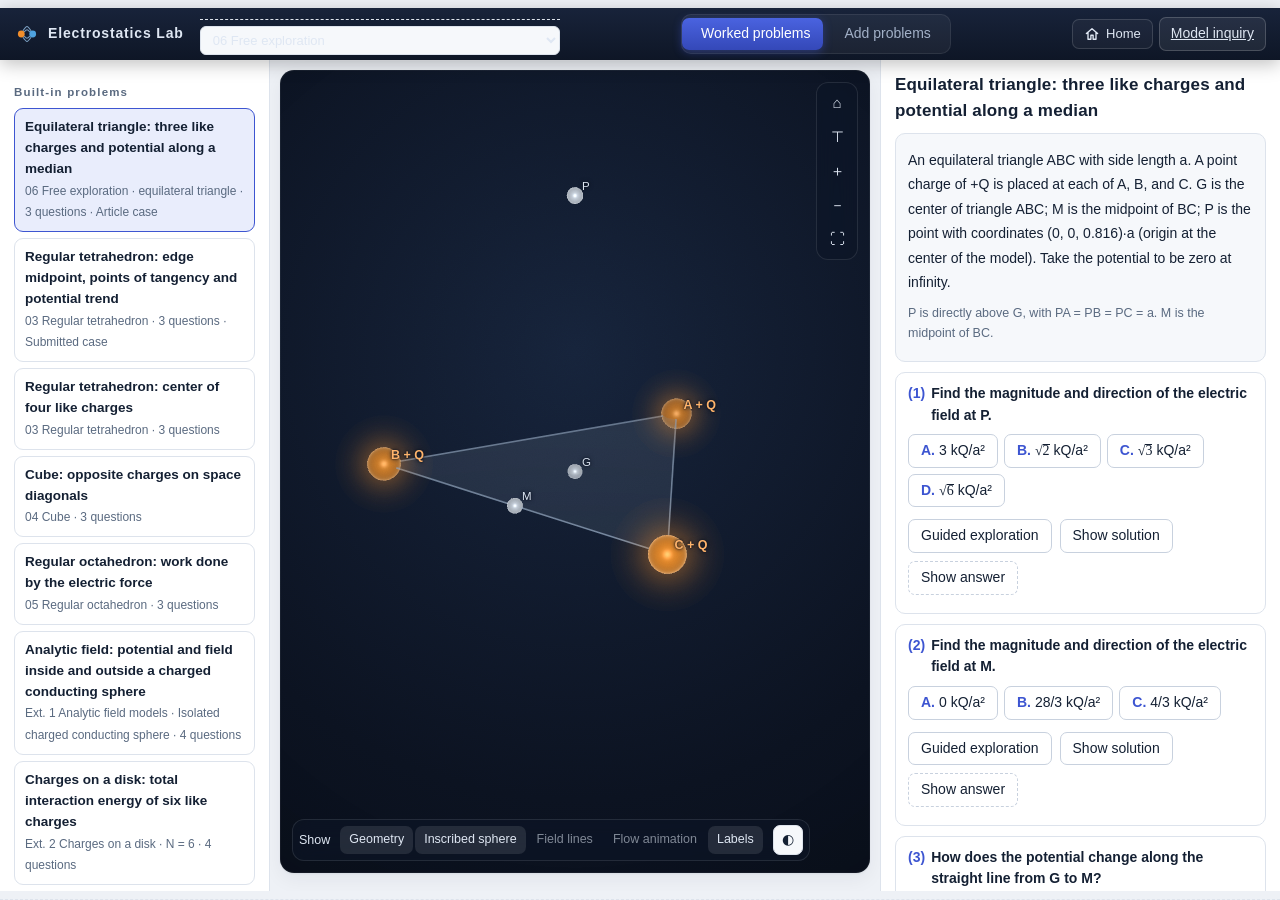
==== commit e48ffe42: "Improve navigation, snapping, and guide layout" ====
--- a/examples.html
+++ b/examples.html
@@ -21,6 +21,7 @@
       <svg viewBox="0 0 32 32" aria-hidden="true"><circle cx="9" cy="16" r="4.2" class="b-pos"/><circle cx="23" cy="16" r="4.2" class="b-neg"/><path d="M12.5 13.5C16 10 16 10 19.5 13.5M12.5 18.5C16 22 16 22 19.5 18.5M11 12C16 5 16 5 21 12M11 20C16 27 16 27 21 20" class="b-fl"/></svg>
       <span>Electrostatics Lab</span>
     </a>
+    <div class="exp"><label class="sr" for="modelSel">Select a model</label><select id="modelSel" aria-label="Select a model"></select></div>
     <nav class="modes" role="tablist" aria-label="Mode">
       <button type="button" role="tab" data-mode="student">Worked problems</button>
       <button type="button" role="tab" data-mode="teacher">Add problems</button>
--- a/css/shell.css
+++ b/css/shell.css
@@ -64,8 +64,11 @@
 body:not([data-mode="theory"]) .theory-page { display: none; }
 .view { min-width: 0; min-height: 0; position: relative; padding: 10px; display: flex; flex-direction: column; }
 body.lab:not([data-mode="theory"]) .view, body.ex .view { display: grid; grid-template-rows: minmax(0, 1fr) auto; gap: 8px; overflow: hidden; }
+body.lab:not([data-mode="theory"]) .view:fullscreen, body.ex .view:fullscreen { width: 100vw; height: 100vh; max-height: 100vh; padding: 12px; background: var(--bg); grid-template-rows: minmax(0, 1fr) auto; }
 body.lab:not([data-mode="theory"]) .view > .stage, body.ex .view > .stage { grid-row: 1; min-height: 0; width: 100%; }
 body.lab:not([data-mode="theory"]) .view > .caption, body.ex .view > .caption { grid-row: 2; position: relative; inset: auto; transform: none; align-self: stretch; }
+body.lab:not([data-mode="theory"]) .view:fullscreen > .stage, body.ex .view:fullscreen > .stage { min-height: 0; border-radius: 8px; }
+body.lab:not([data-mode="theory"]) .view:fullscreen > .caption, body.ex .view:fullscreen > .caption { max-height: min(34vh, 320px); width: 100%; }
 body[data-mode="theory"] .view { display: block; overflow: auto; }
 .insp { display: none; animation: fadeIn .3s var(--ease); }
 body[data-mode="explore"] .insp[data-for="explore"], body[data-mode="analyze"] .insp[data-for="analyze"], body[data-mode="record"] .insp[data-for="record"] { display: block; }
--- a/css/teach.css
+++ b/css/teach.css
@@ -34,13 +34,15 @@
 .labels[data-theme="dark"] .lbl.ang { color: #F5D491; } .labels[data-theme="light"] .lbl.ang { color: #8A6D00; }
 
 
-.steplist { list-style: none; margin: 0; padding: 0 0 6px; }
+.steplist { list-style: none; margin: 0; padding: 0 0 6px; display: grid; grid-template-columns: repeat(2, minmax(0, 1fr)); gap: 3px; }
 .steplist button { width: 100%; display: flex; align-items: center; gap: 8px; border: 0; background: none; padding: 4px 6px; border-radius: 6px; text-align: left; font-size: 13px; color: var(--ink-2); }
 .steplist button:hover { background: var(--surface-2); }
+.steplist button > span:not(.n) { min-width: 0; overflow-wrap: anywhere; }
 .steplist .n { flex: 0 0 18px; height: 18px; border-radius: 5px; display: grid; place-items: center; font: 700 11px "Times New Roman", serif; background: var(--surface-2); color: var(--muted); }
 .steplist li.on button { background: var(--accent-soft); color: var(--accent-2); font-weight: 600; } .steplist li.on .n { background: var(--accent); color: #fff; }
 .steplist li.done .n { background: var(--accent-soft); color: var(--accent-2); }
 .steplist em { margin-left: auto; font-style: normal; font-size: 12px; font-weight: 700; } .steplist em.q { color: var(--muted); } .steplist em.ok { color: var(--ok); } .steplist em.bad { color: var(--pos); }
+.cap-progress { min-width: 68px; text-align: center; color: var(--muted); font-size: 12px; font-variant-numeric: tabular-nums; }
 .teacher { background: #f4f6fd; border: 1px dashed #c3cdf3; border-radius: 8px; padding: 6px 10px; }
 .teacher summary { color: var(--accent-2); }
 .der { margin: 6px 0; } .der b { font-size: 12.5px; color: var(--ink-2); }
--- a/css/examples.css
+++ b/css/examples.css
@@ -1,4 +1,6 @@
 /* Worked problems page */
+.ex .exp { flex: 0 1 360px; min-width: 170px; }
+.ex .exp select { width: 100%; }
 body.ex .ex-title { color: var(--chrome-muted); font-size: 13px; letter-spacing: .1em; }
 .ex-work { flex: 1; min-height: 0; display: grid; grid-template-columns: 270px minmax(0, 1fr) 400px; }
 .ex-left, .ex-right { background: var(--surface); overflow: auto; padding: 12px 14px 24px; min-height: 0; }
@@ -9,14 +11,25 @@
 .ex .caption { max-height: min(28vh, 240px); color: var(--chrome-ink); background: rgba(14,22,38,.94); border: 1px solid rgba(255,255,255,.16); }
 .ex .caption[data-theme="light"] { color: var(--ink); background: rgba(255,255,255,.94); border-color: var(--line); }
 .ex .caption input, .ex .caption select { color: #172033 !important; background: #fff !important; }
-.element-style { position: fixed; z-index: 100; width: 280px; max-width: calc(100vw - 16px); max-height: min(80vh, 560px); overflow: auto; padding: 12px; border: 1px solid rgba(255,255,255,.2); border-radius: 8px; box-shadow: 0 8px 28px rgba(0,0,0,.28); color: #f2f6fc; background: #111b2d; }
-.element-style[data-theme="light"] { color: #172033; background: #fff; border-color: #c8d1de; }
+.element-style { position: fixed; z-index: 100; display: flex; flex-direction: column; align-items: stretch; gap: 8px; width: 300px; max-width: calc(100vw - 16px); max-height: min(80vh, 560px); overflow: auto; padding: 14px; border: 1px solid #52627a; border-radius: 8px; box-shadow: 0 12px 32px rgba(0,0,0,.38); color: #f2f6fc; background: #172338; }
+.element-style[data-theme="light"] { color: #172033; background: #fff; border-color: #aeb9c8; }
 .element-style[hidden] { display: none; }
-.element-style .ctl { margin: 8px 0; }
-.element-style input[type=color] { width: 40px; height: 28px; }
-.element-style small { display: block; color: #c4d0e0; line-height: 1.5; margin: 6px 0; }
+.element-style > b { font-size: 17px; line-height: 1.3; }
+.element-style .ctl { width: 100%; margin: 2px 0; }
+.element-style .ctl label { display: block; color: #e0e8f3; text-align: left; line-height: 1.45; margin: 0 0 5px; }
+.element-style[data-theme="light"] .ctl label { color: #334257; }
+.element-style .ctl .row { display: flex; flex-wrap: nowrap; align-items: center; gap: 10px; width: 100%; }
+.element-style .ctl input[type=range] { flex: 1 1 auto; width: auto; min-width: 0; }
+.element-style .ctl input.num { flex: 0 0 76px; width: 76px; min-height: 36px; padding: 5px 7px; border: 1px solid #aeb9c8; border-radius: 6px; color: #142033; background: #f5f7fa; font-size: 14px; }
+.element-style .ctl input.num:focus { color: #142033; background: #fff; }
+.element-style .chk { display: grid; grid-template-columns: 18px minmax(0, 1fr); align-items: start; gap: 10px; width: 100%; margin: 2px 0; }
+.element-style .chk input { flex: none; width: 16px; height: 16px; margin: 2px 0 0; }
+.element-style .chk label { min-width: 0; color: inherit; text-align: left; line-height: 1.45; overflow-wrap: anywhere; }
+.element-style label.row.wrap { display: flex; justify-content: space-between; align-items: center; gap: 12px; width: 100%; color: inherit; text-align: left; }
+.element-style input[type=color] { flex: none; width: 52px; min-width: 52px; height: 34px; padding: 2px; border: 1px solid #aeb9c8; border-radius: 5px; background: #f5f7fa; }
+.element-style small { display: block; color: #d3deec; line-height: 1.5; margin: 0; }
 .element-style[data-theme="light"] small { color: #3a4a60; }
-.element-style hr { border: 0; border-top: 1px solid currentColor; opacity: .25; margin: 10px 0; }
+.element-style hr { flex: none; width: 100%; border: 0; border-top: 1px solid currentColor; opacity: .25; margin: 2px 0; }
 .ex-list h3 { font-size: 11.5px; letter-spacing: .1em; color: var(--muted); margin: 12px 0 6px; }
 .ex-item { display: block; width: 100%; text-align: left; border: 1px solid var(--line); background: var(--surface); border-radius: 9px; padding: 8px 10px; margin: 6px 0; transition: border-color .15s, background .15s; }
 .ex-item b { display: block; font-size: 13.5px; } .ex-item span { font-size: 12px; color: var(--muted); }
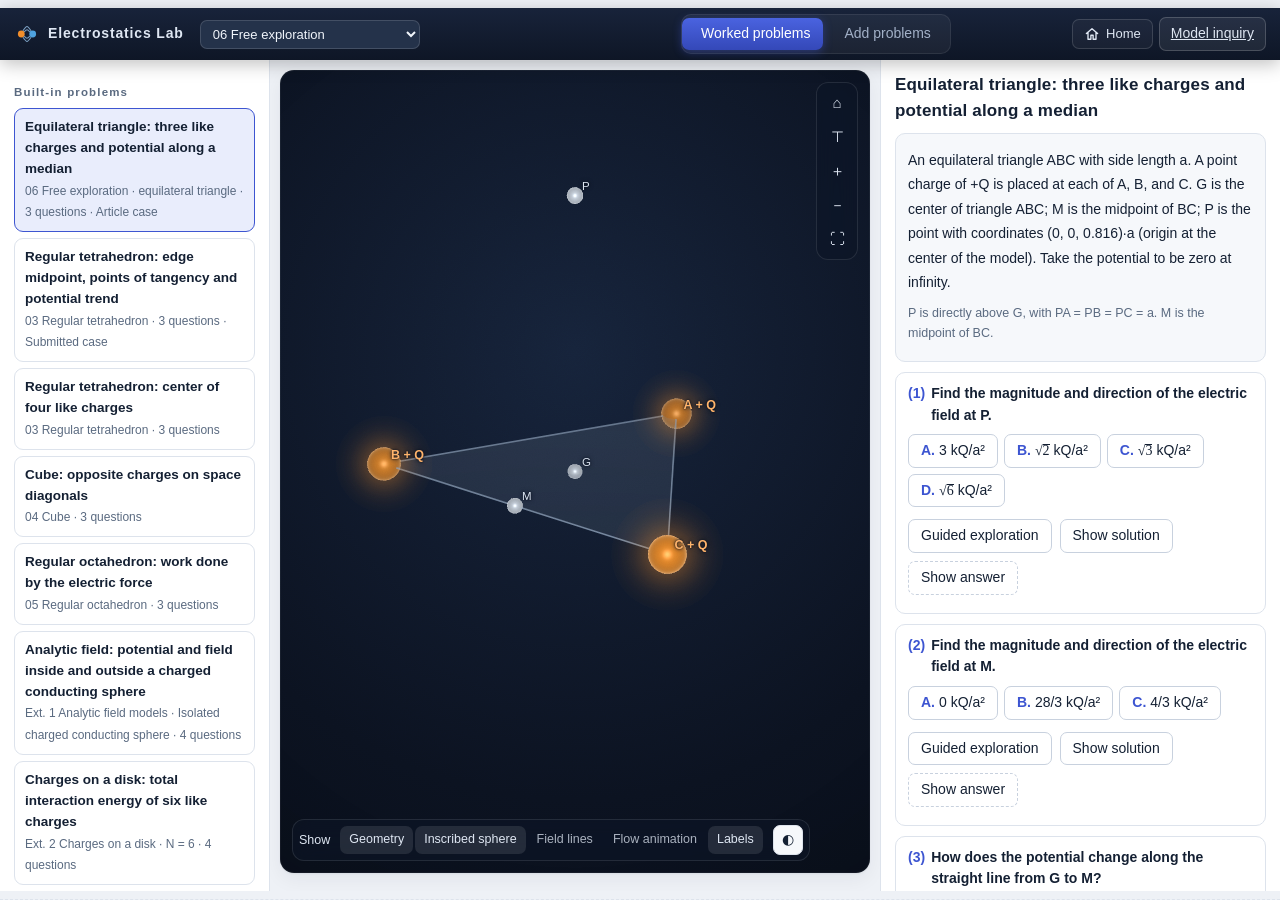
==== commit addb7f38: "Add geometric calculation guides and consistent board annotations" ====
--- a/examples.html
+++ b/examples.html
@@ -86,6 +86,7 @@
   <script src="js/ex/models.js"></script>
   <script src="js/ex/solve.js"></script>
   <script src="js/ex/answers.js"></script>
+  <script src="js/ex/guide.js"></script>
   <script src="js/ex/builtin.js"></script>
   <script src="js/ex/view.js"></script>
   <script src="js/ex/student.js"></script>
--- a/css/shell.css
+++ b/css/shell.css
@@ -4,7 +4,7 @@
 .brand { display: flex; align-items: center; gap: 8px; color: var(--chrome-ink); text-decoration: none; font-weight: 700; letter-spacing: .06em; white-space: nowrap; }
 .brand svg { width: 26px; height: 26px; }
 .b-pos { fill: #F28E2B; } .b-neg { fill: #4FA3E0; } .b-fl { fill: none; stroke: #8FB8DE; stroke-width: 1.3; opacity: .85; }
-.exp select { background: rgba(255,255,255,.07); color: var(--chrome-ink); border: 1px solid rgba(255,255,255,.14); border-radius: 7px; padding: 5px 8px; max-width: 220px; }
+.appbar .exp select { background: #24324a; color: #f1f5fb; color-scheme: dark; border: 1px solid rgba(255,255,255,.14); border-radius: 7px; padding: 5px 8px; max-width: 220px; }
 /* The open drop-down list has a white background: group labels and options use dark text (the light top-bar color would be unreadable) */
 .exp select optgroup { color: var(--ink-2); background: #fff; font-weight: 700; font-style: normal; }
 .exp select option { color: var(--ink); background: #fff; font-weight: 400; }
--- a/css/viewport.css
+++ b/css/viewport.css
@@ -55,11 +55,11 @@
 .stage[data-theme="light"] .sb-track { background: var(--line); }
 .sb-track i { display: block; height: 100%; width: 0; background: linear-gradient(90deg, #F28E2B, #F0E442, #4FA3E0); transition: width .5s var(--ease); }
 .sb-layers { display: flex; gap: 2px; }
-.sb-layers button { border: 0; background: none; color: inherit; opacity: .55; padding: 4px 9px; border-radius: 7px; font-size: 12.5px; transition: opacity .2s, background .2s; white-space: nowrap; }
+.sb-layers button { border: 0; background: none; color: inherit; opacity: .75; padding: 4px 9px; border-radius: 7px; font-size: 12.5px; transition: opacity .2s, background .2s; white-space: nowrap; }
 .sb-layers button.on { opacity: 1; background: rgba(255,255,255,.1); }
 .stage[data-theme="light"] .sb-layers button.on { background: var(--accent-soft); color: var(--accent-2); }
 .sb-layers button:hover { opacity: 1; }
-.sb-layers button i { font-style: normal; font: 700 10.5px "Times New Roman", serif; margin-right: 3px; opacity: .7; }
+.sb-layers button i { font-style: normal; font: 700 10.5px "Times New Roman", serif; margin-right: 3px; opacity: 1; }
 .theme-toggle { flex: none; width: 30px; height: 30px; border: 1px solid var(--line); border-radius: 7px; background: var(--surface-2); color: var(--ink); cursor: pointer; }
 .stage:fullscreen { border-radius: 0; min-height: 100vh; }
 .busy { left: 50%; top: 14px; transform: translateX(-50%); position: absolute; background: rgba(14,22,38,.85); color: #fff; padding: 5px 14px 5px 30px; border-radius: 14px; font-size: 12.5px; }
--- a/css/panels.css
+++ b/css/panels.css
@@ -80,7 +80,7 @@
 .clegend i { display: inline-block; width: 14px; height: 3px; margin-right: 4px; vertical-align: 3px; border-radius: 2px; }
 .ex { border-bottom: 1px dashed var(--line); padding: 8px 0; }
 .ex .row { display: flex; flex-wrap: wrap; gap: 6px; align-items: center; }
-.ex input, .ex select { border: 1px solid var(--line); border-radius: 6px; padding: 3px 7px; min-width: 150px; background: var(--surface-2); }
+.ex:not(body) input, .ex:not(body) select, .ex-work input, .ex-work select { border: 1px solid var(--line); border-radius: 6px; padding: 3px 7px; min-width: 150px; background: var(--surface-2); }
 .fb { font-weight: 600; } .fb.ok { color: var(--ok); } .fb.bad { color: var(--bad); } .fb.show { color: var(--accent-2); font-weight: 400; }
 .fb.ok, .fb.bad { animation: pop .25s var(--ease); }
 table.rec { width: 100%; border-collapse: collapse; font-size: 12.5px; }
--- a/css/teach.css
+++ b/css/teach.css
@@ -1,7 +1,12 @@
 /* Teaching flow: stage caption (construction steps and prediction questions), step overview, teacher notes, presentation mode */
 .caption { position: relative; inset: auto; transform: none; width: 100%; max-height: min(28vh, 240px); min-height: 0; overflow: auto; overscroll-behavior: contain; border-radius: 10px; padding: 8px 12px; font-size: 13.5px; animation: capIn .35s var(--ease); }
+.caption[data-theme="dark"] { --ink-2: #d9e3f3; --muted: #b7c5db; --accent-2: #b9c6ff; }
+.caption[data-theme="dark"] .opt-l { color: #b9c6ff; }
+.caption[data-theme="dark"] .btn.primary:hover { background: #3046b7; }
 .caption[data-theme="light"] { color: var(--ink); background: rgba(255,255,255,.96); border-color: var(--line); }
 .caption input, .caption select { color: #172033 !important; background: #fff !important; }
+.caption .ctl .row { flex-wrap: nowrap; }
+.caption .ctl input.num { flex: 0 0 6em; width: 6em; }
 .caption[hidden] { display: none; }
 @keyframes capIn { from { opacity: 0; transform: translateY(6px); } }
 .cap-h { display: flex; align-items: center; gap: 10px; margin-bottom: 2px; }
@@ -61,3 +66,7 @@
 body.present .labels { --lbl: 1.25; }
 body.present .hud { font-size: 14px; width: 270px; }
 @media (max-width: 900px) { .caption { max-height: min(30vh, 220px); font-size: 12.5px; } .legend { display: none; } }
+
+/* Keep guide controls reachable while reading a long derivation. */
+.caption > .cap-nav:last-child { position: sticky; bottom: -8px; z-index: 1; padding: 6px 0 2px; background: #151e30; }
+.caption[data-theme="light"] > .cap-nav:last-child { background: #fff; }
--- a/css/theory.css
+++ b/css/theory.css
@@ -50,7 +50,7 @@
 details.tip p { margin: 4px 0; }
 .cap-tbl { border-collapse: collapse; margin: 4px 0; font-size: 12.5px; }
 .cap-tbl th, .cap-tbl td { border: 1px solid rgba(255,255,255,.18); padding: 2px 7px; text-align: center; }
-.stage[data-theme="light"] .cap-tbl th, .stage[data-theme="light"] .cap-tbl td { border-color: var(--line); }
+.caption[data-theme="light"] .cap-tbl th, .caption[data-theme="light"] .cap-tbl td { border-color: var(--line); }
 .cap-tbl th { font-weight: 600; opacity: .85; }
 .cap-opts .skip { background: none !important; border: 0 !important; text-decoration: underline; opacity: .7; }
 .caption { max-height: 46%; overflow: auto; }
@@ -114,3 +114,7 @@
 svg.fig .fl.hl { fill: #B35C00; font-weight: 700; }
 #theoryBody math [data-mk] { cursor: pointer; }
 #theoryBody math [data-mk].hl { background: #FFE7B3; border-radius: 3px; color: #8A4B00; }
+
+/* Length proofs need enough room below the model; keep the construction unobscured. */
+body.lab:not([data-mode="theory"]) .view > .caption:is(:has(.cap-proof), :has(.calc-body)), body.ex .view > .caption:is(:has(.cap-proof), :has(.calc-body)) { max-height: min(46vh, 420px); }
+.formula .cap-tbl th, .formula .cap-tbl td { border-color: var(--line); }
--- a/css/examples.css
+++ b/css/examples.css
@@ -35,13 +35,15 @@
 .ex-item b { display: block; font-size: 13.5px; } .ex-item span { font-size: 12px; color: var(--muted); }
 .ex-item:hover { border-color: var(--accent); } .ex-item.on { border-color: var(--accent); background: var(--accent-soft); }
 #exMain h2 { font-size: 17px; margin-bottom: 8px; }
+.cap-curve-wrap { width: 100%; height: 112px; margin: 4px 0; border: 1px solid rgba(150,170,195,.35); border-radius: 6px; overflow: hidden; }
+.potential-curve { display: block; width: 100%; height: 100%; }
 .stem { background: var(--surface-2); border: 1px solid var(--line); border-radius: 10px; padding: 10px 12px; margin-bottom: 10px; line-height: 1.75; }
 .qcard { border: 1px solid var(--line); border-radius: 10px; padding: 10px 12px; margin: 10px 0; transition: border-color .2s, box-shadow .2s; }
 .qcard.on { border-color: var(--accent); box-shadow: 0 0 0 3px var(--accent-soft); }
 .qh { display: flex; gap: 6px; } .qh p { margin: 0; font-weight: 600; } .qn { color: var(--accent); font-weight: 700; }
 .opts { display: flex; flex-wrap: wrap; gap: 6px; margin: 8px 0; }
 .opt { min-width: 64px; } .opt.ok { border-color: var(--ok); background: #e7f6f1; } .opt.bad { border-color: var(--bad); background: #fbecee; }
-.exp { border-top: 1px dashed var(--line); margin-top: 6px; padding-top: 6px; font-size: 13.5px; }
+.qcard > .exp { border-top: 1px dashed var(--line); margin-top: 6px; padding-top: 6px; font-size: 13.5px; }
 .btn.ghost { border-style: dashed; background: none; width: auto; margin: 0; }
 .opt { display: inline-flex; align-items: baseline; gap: 4px; text-align: left; }
 .opt-l { font-weight: 700; color: var(--accent); }
--- a/css/motion.css
+++ b/css/motion.css
@@ -68,7 +68,7 @@
 .tp-main h1 { background: linear-gradient(90deg, var(--ink), var(--accent-2)); -webkit-background-clip: text; background-clip: text; color: transparent; }
 .formula { transition: border-color .2s, box-shadow .25s var(--ease-out); background: linear-gradient(180deg, #fbfcfe, var(--surface-2)); }
 .formula:hover { border-color: var(--line-2); box-shadow: 0 3px 12px rgba(16,28,48,.05); }
-.tsec > h2 .tn { box-shadow: 0 4px 12px rgba(61,85,209,.3); background: linear-gradient(160deg, #5a70ea, var(--accent-2)); }
+.tsec > h2 .tn { box-shadow: 0 4px 12px rgba(61,85,209,.3); background: linear-gradient(160deg, #465bd1, var(--accent-2)); }
 .tfig { transition: box-shadow .25s var(--ease-out); }
 .tfig:hover { box-shadow: 0 8px 26px rgba(16,28,48,.08); }
 
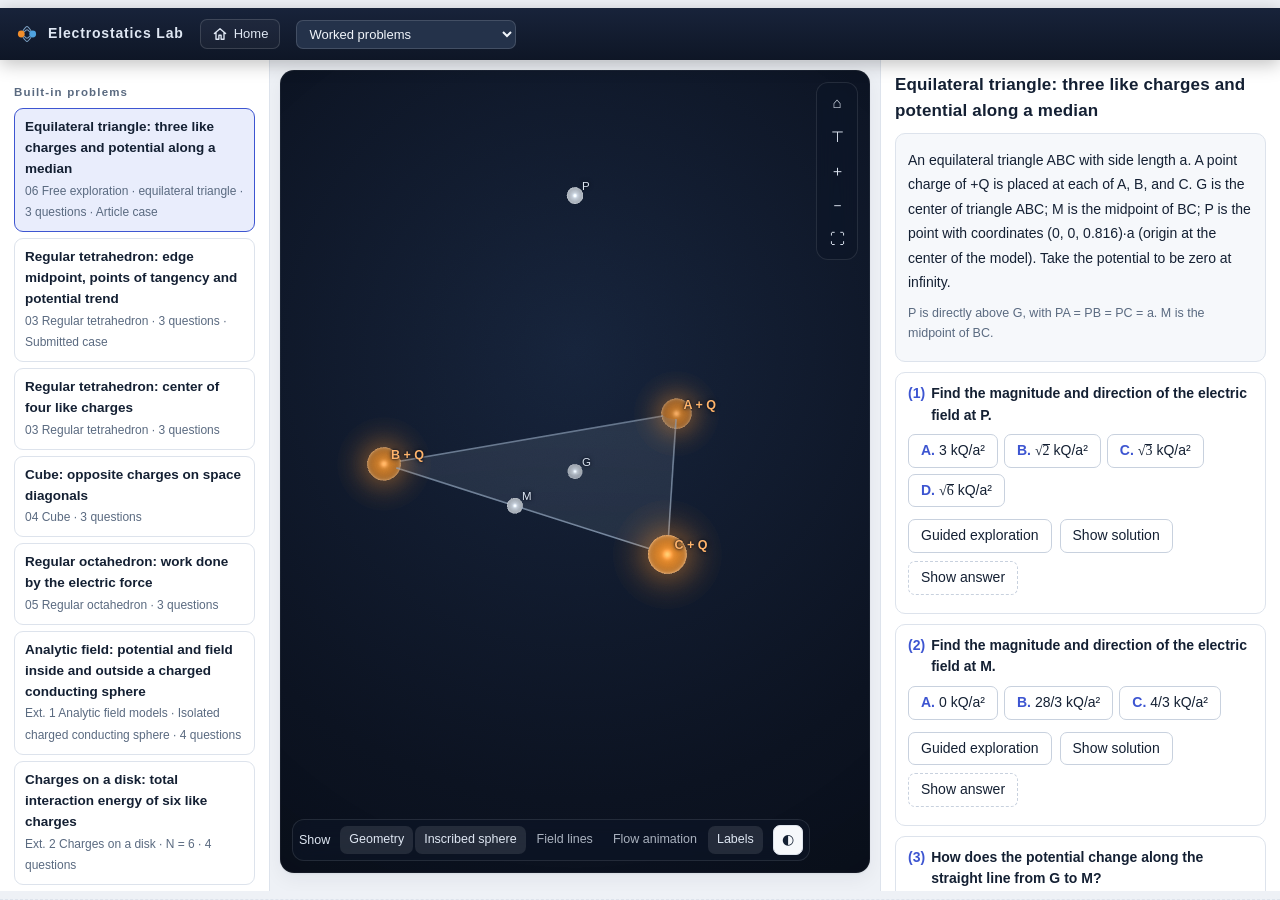
==== commit 702e99bd: "Fix navigation and add constrained probe paths and potential maximum analysis" ====
--- a/examples.html
+++ b/examples.html
@@ -17,20 +17,12 @@
 </head>
 <body class="lab ex" data-exmode="student">
   <header class="appbar">
-    <a class="brand" href="index.html" title="Back to home">
+    <div class="brand">
       <svg viewBox="0 0 32 32" aria-hidden="true"><circle cx="9" cy="16" r="4.2" class="b-pos"/><circle cx="23" cy="16" r="4.2" class="b-neg"/><path d="M12.5 13.5C16 10 16 10 19.5 13.5M12.5 18.5C16 22 16 22 19.5 18.5M11 12C16 5 16 5 21 12M11 20C16 27 16 27 21 20" class="b-fl"/></svg>
       <span>Electrostatics Lab</span>
-    </a>
+    </div>
+    <a class="home-btn" href="index.html" title="Home" aria-label="Home"><svg viewBox="0 0 20 20" aria-hidden="true"><path d="M3 9.5 10 3.5l7 6M5 8v8.5h3.6v-5h2.8v5H15V8"/></svg><span>Home</span></a>
     <div class="exp"><label class="sr" for="modelSel">Select a model</label><select id="modelSel" aria-label="Select a model"></select></div>
-    <nav class="modes" role="tablist" aria-label="Mode">
-      <button type="button" role="tab" data-mode="student">Worked problems</button>
-      <button type="button" role="tab" data-mode="teacher">Add problems</button>
-      <i class="mode-ink" aria-hidden="true"></i>
-    </nav>
-    <div class="filemenu">
-      <a class="home-btn" href="index.html" title="Home" aria-label="Home"><svg viewBox="0 0 20 20" aria-hidden="true"><path d="M3 9.5 10 3.5l7 6M5 8v8.5h3.6v-5h2.8v5H15V8"/></svg><span>Home</span></a>
-      <a class="present-btn" href="lab.html?m=1">Model inquiry</a>
-    </div>
   </header>
   <div class="ex-work">
     <aside class="ex-left">
@@ -57,13 +49,13 @@
         <div class="stagebar"><div class="sb-mid"><span>Show</span></div><div class="sb-layers" id="sbLayers"></div><button type="button" id="btnTheme" class="theme-toggle" title="Switch canvas theme" aria-label="Switch canvas theme">◐</button></div>
       </div>
       <div class="caption" id="caption" aria-live="polite" hidden></div>
+      <div id="elementStyle" class="element-style glass" hidden></div>
     </main>
     <aside class="ex-right">
       <div class="ex-only-s" id="exMain"></div>
       <div class="ex-only-t" id="tForm"></div>
     </aside>
   </div>
-  <div id="elementStyle" class="element-style glass" hidden></div>
   <script src="js/core/vec.js"></script>
   <script src="js/core/util.js"></script>
   <script src="js/core/tex.js"></script>
--- a/css/panels.css
+++ b/css/panels.css
@@ -87,3 +87,8 @@
 table.rec th, table.rec td { border: 1px solid var(--line); padding: 3px; vertical-align: top; }
 table.rec th { background: var(--surface-2); font-weight: 600; }
 table.rec textarea { width: 100%; border: 0; resize: vertical; font-size: 12.5px; background: transparent; }
+
+/* Explicit coordinate editors use the same theme as the model controls. */
+.inquiry-input { display: grid; gap: 4px; min-width: 0; font-size: 12.5px; color: var(--ink); }
+.inquiry-input input, .inquiry-input textarea { width: 100%; min-width: 0; box-sizing: border-box; padding: 6px 8px; border: 1px solid var(--line); border-radius: 6px; background: var(--surface-2); color: var(--ink); font: inherit; }
+.inquiry-input input:focus, .inquiry-input textarea:focus { outline: 2px solid var(--accent); outline-offset: 1px; }
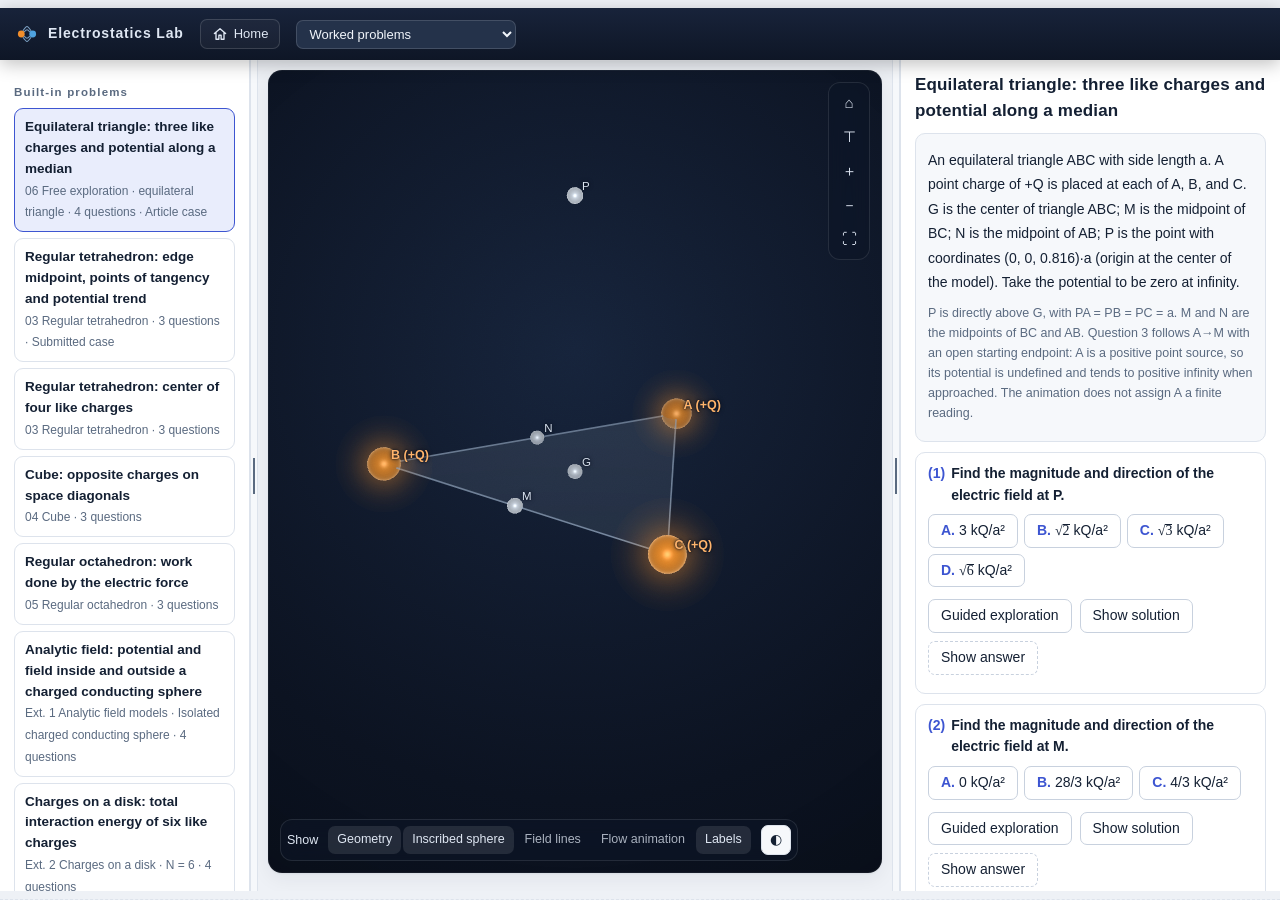
==== commit 68b88265: "Extend triangle potential inquiries and add adjustable guides and stable labels" ====
--- a/examples.html
+++ b/examples.html
@@ -84,6 +84,7 @@
   <script src="js/ex/student.js"></script>
   <script src="js/ex/teacher.js"></script>
   <script src="js/ex/app.js"></script>
+  <script src="js/ex/layout.js"></script>
   <script src="js/audit.js"></script>
 </body>
 </html>
--- a/css/viewport.css
+++ b/css/viewport.css
@@ -68,3 +68,12 @@
 .err { padding: 30px; color: #ff9aa9; }
 @media (max-width: 900px) { .hud { width: 190px; } .sb-layers button { padding: 4px 6px; } .legend { display: none; } }
 @media (max-width: 560px) { .sb-layers { display: none; } }
+
+/* Labels remain attached to their projected point; hold to adjust nearby. */
+.labels .lbl { pointer-events: auto; touch-action: none; user-select: none; cursor: grab; }
+.labels .lbl.dragging { cursor: grabbing; outline: 1px dashed currentColor; outline-offset: 3px; }
+.annotation-menu { position: fixed; z-index: 120; display: flex; flex-direction: column; gap: 5px; padding: 8px; max-width: calc(100vw - 16px); color: #eef4fc; background: #172338; border: 1px solid #63748b; border-radius: 8px; box-shadow: 0 8px 28px #0005; }
+.annotation-menu[data-theme="light"] { color: #172033; background: #fff; border-color: #8b9bb0; }
+.annotation-menu[hidden] { display: none; }
+.annotation-menu button { padding: 8px 12px; color: inherit; background: transparent; border: 1px solid transparent; text-align: left; border-radius: 5px; }
+.annotation-menu button:hover, .annotation-menu button:focus-visible { color: inherit; background: #6589b133; border-color: #7898ba; }
--- a/css/examples.css
+++ b/css/examples.css
@@ -82,3 +82,37 @@
 .ta { font-size: 12.5px; border-top: 1px dashed var(--line); padding-top: 6px; margin-top: 6px; } .ta p { margin: 2px 0; } .ta ul { margin: 2px 0; padding-left: 18px; }
 @media (max-width: 1100px) { .ex-work { grid-template-columns: 220px minmax(0, 1fr); grid-template-rows: minmax(420px, 1fr) auto; } .ex-right { grid-column: 1 / -1; max-height: 45vh; } }
 @media (max-width: 720px) { .ex-work { display: flex; flex-direction: column; } .ex-left, .ex-right { max-height: none; } .ex .view { flex: none; min-height: 72vh; grid-template-rows: minmax(340px, 1fr) auto; padding: 8px; } .ex .caption { max-height: 30vh; } .stage { min-height: 0; } }
+
+/* Drag handles reserve their own space; guide and model remain disjoint. */
+@media (min-width: 1101px) {
+  body.ex .ex-work { grid-template-columns: var(--ex-left, 250px) 8px minmax(320px, 1fr) 8px var(--ex-right, 380px); }
+}
+.ex-divider { background: var(--surface-2); cursor: col-resize; touch-action: none; border-inline: 1px solid var(--line); position: relative; }
+.ex-divider::after { content: ''; position: absolute; height: 36px; width: 2px; background: var(--muted); top: calc(50% - 18px); left: 2px; }
+.ex-divider:focus-visible, .guide-resize:focus-visible, .guide-grip:focus-visible { outline: 2px solid var(--accent); outline-offset: -2px; }
+body.ex .view.has-guide, body.ex .view.has-guide:fullscreen { grid-template-rows: minmax(180px, 1fr) var(--guide-extent, 310px); grid-template-columns: minmax(0, 1fr); }
+body.ex .view.has-guide[data-guide-dock=top] { grid-template-rows: var(--guide-extent, 310px) minmax(180px, 1fr); }
+body.ex .view.has-guide[data-guide-dock=top] > .stage { grid-row: 2; }
+body.ex .view.has-guide[data-guide-dock=top] > .caption { grid-row: 1; }
+body.ex .view.has-guide[data-guide-dock=left], body.ex .view.has-guide[data-guide-dock=right] { grid-template-rows: minmax(0, 1fr); grid-template-columns: var(--guide-extent, 280px) minmax(180px, 1fr); }
+body.ex .view.has-guide[data-guide-dock=right] { grid-template-columns: minmax(180px, 1fr) var(--guide-extent, 280px); }
+body.ex .view.has-guide[data-guide-dock=left] > .stage { grid-column: 2; grid-row: 1; }
+body.ex .view.has-guide[data-guide-dock=left] > .caption { grid-column: 1; grid-row: 1; }
+body.ex .view.has-guide[data-guide-dock=right] > .stage { grid-column: 1; grid-row: 1; }
+body.ex .view.has-guide[data-guide-dock=right] > .caption { grid-column: 2; grid-row: 1; }
+body.ex .view.has-guide > .caption, body.ex .view.has-guide:fullscreen > .caption { max-height: none; width: 100%; min-width: 0; min-height: 0; height: 100%; align-self: stretch; position: relative; padding-top: 0; padding-bottom: 16px; overflow: auto; animation: none; }
+.guide-grip { display: flex; align-items: center; justify-content: space-between; gap: 8px; position: sticky; top: 0; z-index: 4; background: #172338; color: #f2f6fc; border-bottom: 1px solid #62738b; margin: 0 -10px 8px; padding: 6px 10px; font-size: 12px; cursor: grab; touch-action: none; user-select: none; }
+.caption[data-theme=light] .guide-grip { color: #172033; background: #f1f4f8; border-color: #aeb9c8; }
+.guide-grip button { flex: none; min-width: 28px; color: inherit; border: 1px solid currentColor; border-radius: 4px; background: transparent; cursor: pointer; }
+.guide-resize { position: sticky; display: block; float: right; bottom: -10px; width: 28px; height: 12px; margin-right: -8px; border-bottom: 3px double currentColor; border-right: 3px double currentColor; cursor: ns-resize; touch-action: none; opacity: .8; }
+.view[data-guide-dock=left] .guide-resize, .view[data-guide-dock=right] .guide-resize { cursor: ew-resize; }
+.view[data-guide-preview] > .stage { outline: 2px dashed var(--accent); outline-offset: -5px; }
+@media (max-width: 1100px) { .ex-divider { display: none; } }
+@media (max-width: 720px) {
+  body.ex .view.has-guide, body.ex .view.has-guide[data-guide-dock] { display: grid; grid-template-columns: minmax(0, 1fr); grid-template-rows: minmax(260px, 1fr) var(--guide-extent, 270px); min-height: 90vh; }
+  body.ex .view.has-guide[data-guide-dock] > .stage { grid-column: 1; grid-row: 1; }
+  body.ex .view.has-guide[data-guide-dock] > .caption { grid-column: 1; grid-row: 2; }
+}
+
+body.ex .view.has-guide > #caption, body.ex .view.has-guide:fullscreen > #caption { max-height: none; }
+body.ex .cap-curve-wrap { height: 146px; flex-shrink: 0; }
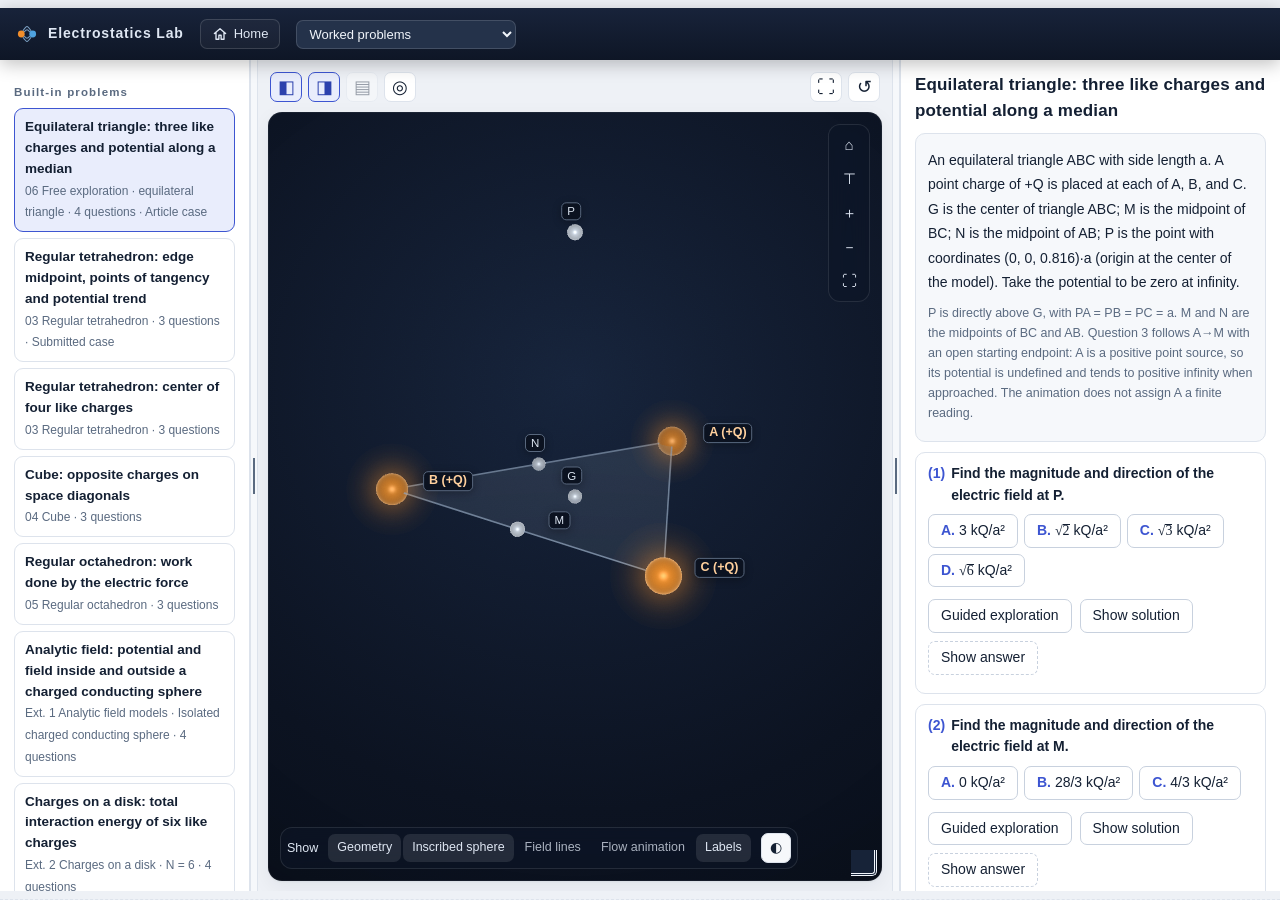
==== commit 016d0dae: "Improve inquiry panels, editable labels and probe routes" ====
--- a/examples.html
+++ b/examples.html
@@ -11,6 +11,7 @@
   <link rel="stylesheet" href="css/teach.css">
   <link rel="stylesheet" href="css/theory.css">
   <link rel="stylesheet" href="css/examples.css">
+  <link rel="stylesheet" href="css/ex-probe.css">
   <link rel="stylesheet" href="css/motion.css">
   <link rel="stylesheet" href="css/rhythm.css">
   <link rel="stylesheet" href="css/fit.css">
@@ -57,6 +58,7 @@
     </aside>
   </div>
   <script src="js/core/vec.js"></script>
+  <script src="js/core/probe-motion.js"></script>
   <script src="js/core/util.js"></script>
   <script src="js/core/tex.js"></script>
   <script src="js/core/motion.js"></script>
@@ -85,6 +87,7 @@
   <script src="js/ex/teacher.js"></script>
   <script src="js/ex/app.js"></script>
   <script src="js/ex/layout.js"></script>
+  <script src="js/ex/probe-route.js"></script>
   <script src="js/audit.js"></script>
 </body>
 </html>
--- a/css/shell.css
+++ b/css/shell.css
@@ -120,3 +120,9 @@
   .stage { min-height: 58vh; }
   .inspector { max-height: none; }
 }
+
+/* Collapsed grid tracks must not retain the hidden inspector padding. */
+body[data-mode="theory"] .inspector { padding: 0; border: 0; min-width: 0; }
+@media (max-width: 720px) {
+  .filemenu .menu-pop { left: 0; right: auto; max-width: calc(100vw - 24px); min-width: min(260px, calc(100vw - 24px)); }
+}
--- a/css/viewport.css
+++ b/css/viewport.css
@@ -77,3 +77,40 @@
 .annotation-menu[hidden] { display: none; }
 .annotation-menu button { padding: 8px 12px; color: inherit; background: transparent; border: 1px solid transparent; text-align: left; border-radius: 5px; }
 .annotation-menu button:hover, .annotation-menu button:focus-visible { color: inherit; background: #6589b133; border-color: #7898ba; }
+
+/* Label readability: keep every model annotation legible over geometry and both board themes. */
+.labels .lbl {
+  display: inline-block;
+  padding: 1px 5px;
+  border-radius: 5px;
+  border: 1px solid rgba(255,255,255,.28);
+  background: rgba(11,18,32,.78);
+  box-shadow: 0 2px 8px rgba(0,0,0,.28);
+  text-shadow: 0 1px 2px rgba(0,0,0,.9);
+  line-height: 1.25;
+}
+.labels[data-theme="light"] .lbl {
+  border-color: rgba(42,56,74,.38);
+  background: rgba(255,255,255,.92);
+  box-shadow: 0 2px 8px rgba(24,35,50,.18);
+  text-shadow: 0 1px 1px rgba(255,255,255,.95);
+}
+.labels[data-theme="dark"] .lbl.axis,
+.labels[data-theme="dark"] .lbl.zero { color: #f1f5fb; }
+.labels[data-theme="light"] .lbl.axis,
+.labels[data-theme="light"] .lbl.zero { color: #1e2938; }
+.labels[data-theme="dark"] .lbl.pos { color: #ffd09d; }
+.labels[data-theme="dark"] .lbl.neg { color: #bfe3ff; }
+.labels[data-theme="light"] .lbl.pos { color: #8f3800; }
+.labels[data-theme="light"] .lbl.neg { color: #004d78; }
+
+.labels[data-theme="dark"] .lbl { background: #0b1220; border-color: #58677d; text-shadow: none; }
+.labels[data-theme="light"] .lbl { background: #fff; border-color: #8b9bb0; text-shadow: none; }
+.labels .lbl.axis { opacity: 1; }
+
+/* Label position controls stay usable in both board themes. */
+.annotation-position { display: grid; grid-template-columns: 1fr 1fr; gap: 8px; padding: 5px 4px; border-block: 1px solid #7898ba70; }
+.annotation-position label { display: grid; grid-template-columns: minmax(0, 1fr); gap: 4px; font-size: 12px; color: inherit; }
+.annotation-position input { min-width: 0; width: 100%; box-sizing: border-box; padding: 6px 7px; border: 1px solid #8b9bb0; border-radius: 5px; color: #eef4fc; background: #0b1220; font: inherit; }
+.annotation-menu[data-theme="light"] .annotation-position input { color: #172033; background: #fff; }
+.labels .lbl:focus-visible { outline: 2px solid currentColor; outline-offset: 2px; }
--- a/css/panels.css
+++ b/css/panels.css
@@ -92,3 +92,11 @@
 .inquiry-input { display: grid; gap: 4px; min-width: 0; font-size: 12.5px; color: var(--ink); }
 .inquiry-input input, .inquiry-input textarea { width: 100%; min-width: 0; box-sizing: border-box; padding: 6px 8px; border: 1px solid var(--line); border-radius: 6px; background: var(--surface-2); color: var(--ink); font: inherit; }
 .inquiry-input input:focus, .inquiry-input textarea:focus { outline: 2px solid var(--accent); outline-offset: 1px; }
+
+/* Keep geometry controls on a shared baseline when panels narrow. */
+.bg-add { display: flex; flex-wrap: wrap; align-items: flex-end; gap: 8px; }
+.bg-add > .ctl { flex: 1 1 150px; margin: 0; min-width: 0; }
+.bg-add > .btn { flex: 0 0 auto; min-height: 30px; }
+.bg-h { flex-wrap: wrap; }
+
+.anim-ctl > .btn { flex: 1 1 100px; min-width: 0; }
--- a/css/examples.css
+++ b/css/examples.css
@@ -116,3 +116,48 @@
 
 body.ex .view.has-guide > #caption, body.ex .view.has-guide:fullscreen > #caption { max-height: none; }
 body.ex .cap-curve-wrap { height: 146px; flex-shrink: 0; }
+
+
+/* Panel controls occupy their own row, outside the model and guide. */
+body.ex .ex-layout-tools { grid-area: layout; display: flex; align-items: center; gap: 6px; min-width: 0; height: 34px; padding: 0 2px; }
+.ex-layout-tools button { display: inline-grid; place-items: center; flex: none; width: 32px; height: 30px; border: 1px solid var(--line); border-radius: 7px; color: var(--ink); background: var(--surface); font-size: 18px; line-height: 1; }
+.ex-layout-tools button:hover, .ex-layout-tools button[aria-pressed=true] { color: var(--accent-2); border-color: var(--accent); background: var(--accent-soft); }
+.ex-layout-tools button:disabled { opacity: .4; cursor: default; }
+.ex-layout-tools button:focus-visible, .model-corner:focus-visible, .guide-corner:focus-visible { outline: 2px solid var(--accent); outline-offset: 2px; }
+.ex-layout-spacer { flex: 1; }
+body.ex .ex-layout-tools button[hidden] { display: none; }
+body.ex .ex-work > .view.has-guide[data-guide-dock] > .stage { grid-area: model; }
+body.ex .ex-work > .view.has-guide[data-guide-dock] > .caption { grid-area: guide; }
+body.ex .ex-work > .view, body.ex .ex-work > .view:fullscreen { grid-template-areas: 'layout' 'model'; grid-template-rows: var(--ex-toolbar-height, 34px) minmax(0, 1fr); grid-template-columns: minmax(0, 1fr); }
+body.ex .ex-work > .view > .stage { grid-area: model; width: min(100%, var(--model-width, 100%)); height: min(100%, var(--model-height, 100%)); max-width: 100%; max-height: 100%; min-width: 0; justify-self: center; align-self: stretch; }
+body.ex .ex-work > .view > .caption { grid-area: guide; width: min(100%, var(--guide-width, 100%)); height: min(100%, var(--guide-height, 100%)); max-width: 100%; max-height: 100%; justify-self: center; align-self: stretch; box-sizing: border-box; }
+body.ex .ex-work > .view.has-guide, body.ex .ex-work > .view.has-guide:fullscreen { grid-template-areas: 'layout' 'model' 'guide'; grid-template-rows: var(--ex-toolbar-height, 34px) minmax(180px, 1fr) minmax(130px, var(--guide-extent, 310px)); grid-template-columns: minmax(0, 1fr); }
+body.ex .ex-work > .view.has-guide[data-guide-dock=top] { grid-template-areas: 'layout' 'guide' 'model'; grid-template-rows: var(--ex-toolbar-height, 34px) minmax(130px, var(--guide-extent, 310px)) minmax(180px, 1fr); }
+body.ex .ex-work > .view.has-guide[data-guide-dock=left] { grid-template-areas: 'layout layout' 'guide model'; grid-template-rows: var(--ex-toolbar-height, 34px) minmax(0, 1fr); grid-template-columns: minmax(180px, var(--guide-extent, 280px)) minmax(180px, 1fr); }
+body.ex .ex-work > .view.has-guide[data-guide-dock=right] { grid-template-areas: 'layout layout' 'model guide'; grid-template-rows: var(--ex-toolbar-height, 34px) minmax(0, 1fr); grid-template-columns: minmax(180px, 1fr) minmax(180px, var(--guide-extent, 280px)); }
+body.ex .ex-work > .view.guide-collapsed[data-guide-dock], body.ex .ex-work > .view.model-only[data-guide-dock] { grid-template-areas: 'layout' 'model'; grid-template-rows: var(--ex-toolbar-height, 34px) minmax(0, 1fr); grid-template-columns: minmax(0, 1fr); }
+body.ex .view.guide-collapsed > .caption, body.ex .view.model-only > .caption { display: none !important; }
+body.ex .view.model-only > .stage { width: 100%; height: 100%; }
+body.ex .ex-work.left-off > .ex-left, body.ex .ex-work.right-off > .ex-right, .ex-work.left-off > .ex-divider[data-side=left], .ex-work.right-off > .ex-divider[data-side=right] { display: none; }
+.model-corner, .guide-corner { display: block; width: 26px; height: 26px; border: 0; border-right: 3px double currentColor; border-bottom: 3px double currentColor; border-radius: 0 0 5px; color: #f2f6fc; background: #172338; touch-action: none; user-select: none; cursor: nwse-resize; z-index: 7; }
+.model-corner { position: absolute; right: 5px; bottom: 5px; }
+.guide-corner { position: sticky; float: right; bottom: 0; margin: 0 -6px -10px 5px; }
+.stage[data-theme=light] .model-corner, .caption[data-theme=light] .guide-corner { color: #172033; background: #f1f4f8; }
+.model-corner.resizing, .guide-corner.resizing { outline: 2px solid var(--accent); }
+.guide-grip > span { flex: 1; }
+.guide-grip .guide-fold { min-width: 28px; height: 26px; font-size: 18px; }
+@media (min-width: 1101px) {
+  body.ex .ex-work { grid-template-columns: var(--ex-left, 250px) 8px minmax(320px, 1fr) 8px var(--ex-right, 380px); }
+  body.ex .ex-work.left-off { grid-template-columns: minmax(320px, 1fr) 8px var(--ex-right, 380px); }
+  body.ex .ex-work.right-off { grid-template-columns: var(--ex-left, 250px) 8px minmax(320px, 1fr); }
+  body.ex .ex-work.left-off.right-off { grid-template-columns: minmax(0, 1fr); }
+}
+@media (min-width: 721px) and (max-width: 1100px) {
+  body.ex .ex-work.left-off { grid-template-columns: minmax(0, 1fr); }
+  body.ex .ex-work.right-off { grid-template-rows: minmax(0, 1fr); }
+}
+@media (max-width: 720px) {
+  body.ex .ex-work > .view.has-guide[data-guide-dock] { grid-template-areas: 'layout' 'model' 'guide'; grid-template-rows: var(--ex-toolbar-height, 34px) minmax(260px, 1fr) minmax(130px, var(--guide-extent, 270px)); grid-template-columns: minmax(0, 1fr); }
+  body.ex .ex-work > .view.guide-collapsed[data-guide-dock], body.ex .ex-work > .view.model-only[data-guide-dock] { grid-template-areas: 'layout' 'model'; grid-template-rows: var(--ex-toolbar-height, 34px) minmax(0, 1fr); }
+  body.ex .ex-work > .view:fullscreen { min-height: 100vh; }
+}
--- a/css/ex-probe.css
+++ b/css/ex-probe.css
@@ -0,0 +1,26 @@
+/* Independent route controls remain outside the model canvas. */
+body.ex .ex-layout-tools { flex-wrap: wrap; height: auto; min-height: 34px; align-content: center; padding: 2px; }
+.ex-route-controls { display: none; align-items: center; gap: 6px; flex-wrap: wrap; min-width: 0; }
+.ex-route-controls.active { display: flex; }
+.ex-route-controls .route-progress { flex: 0 0 clamp(70px, 12vw, 180px); width: clamp(70px, 12vw, 180px); min-width: 70px; padding: 0; accent-color: var(--accent); }
+.ex-route-controls button { width: auto; min-width: 30px; padding: 0 9px; font-size: 12px; }
+.ex-route-controls .route-play { font-size: 15px; }
+.route-reading { color: var(--ink); font-variant-numeric: tabular-nums; font-size: 12px; min-width: 76px; }
+.ex-route-controls .route-drawing { display: none; }
+.ex-route-controls.drawing .route-drawing { display: inline-grid; }
+.ex-route-controls.drawing > :not(.route-drawing) { display: none; }
+.ex-route-dialog { width: min(580px, calc(100vw - 28px)); max-height: 86vh; box-sizing: border-box; overflow: auto; border: 1px solid var(--line); border-radius: 12px; padding: 18px; color: var(--ink); background: var(--surface); box-shadow: 0 12px 48px #0006; }
+.ex-route-dialog::backdrop { background: #07111d99; }
+.ex-route-dialog header { display: flex; align-items: center; justify-content: space-between; gap: 12px; }
+.ex-route-dialog header button { min-width: 32px; font-size: 20px; }
+.ex-route-dialog section { border-top: 1px solid var(--line); margin-top: 14px; padding-top: 10px; }
+.ex-route-dialog h3 { font-size: 15px; margin: 4px 0 10px; }
+.ex-route-dialog .route-field { display: grid; grid-template-columns: minmax(90px, 1fr) minmax(0, 2fr); align-items: center; gap: 10px; margin: 8px 0; color: var(--ink); font-size: 13px; }
+.ex-route-dialog input:not([type=checkbox]), .ex-route-dialog select, .ex-route-dialog textarea { width: 100%; min-width: 0; box-sizing: border-box; padding: 7px 9px; border: 1px solid #8c9bb0; border-radius: 6px; background: #fff; color: #152238; font-size: 14px; }
+.ex-route-dialog textarea { resize: vertical; font-family: monospace; }
+.ex-route-dialog .route-row { display: flex; gap: 12px; }
+.ex-route-dialog .route-row > * { flex: 1; min-width: 0; }
+.ex-route-dialog .route-row .route-field { grid-template-columns: auto minmax(0, 1fr); }
+.ex-route-dialog .route-check { display: flex; align-items: center; gap: 8px; margin: 12px 0; }
+.ex-route-dialog .note { line-height: 1.5; color: var(--muted); font-size: 12px; }
+@media (max-width: 480px) { .ex-route-dialog .route-row { flex-direction: column; gap: 0; } .ex-route-dialog .route-field { grid-template-columns: 90px minmax(0, 1fr); } }
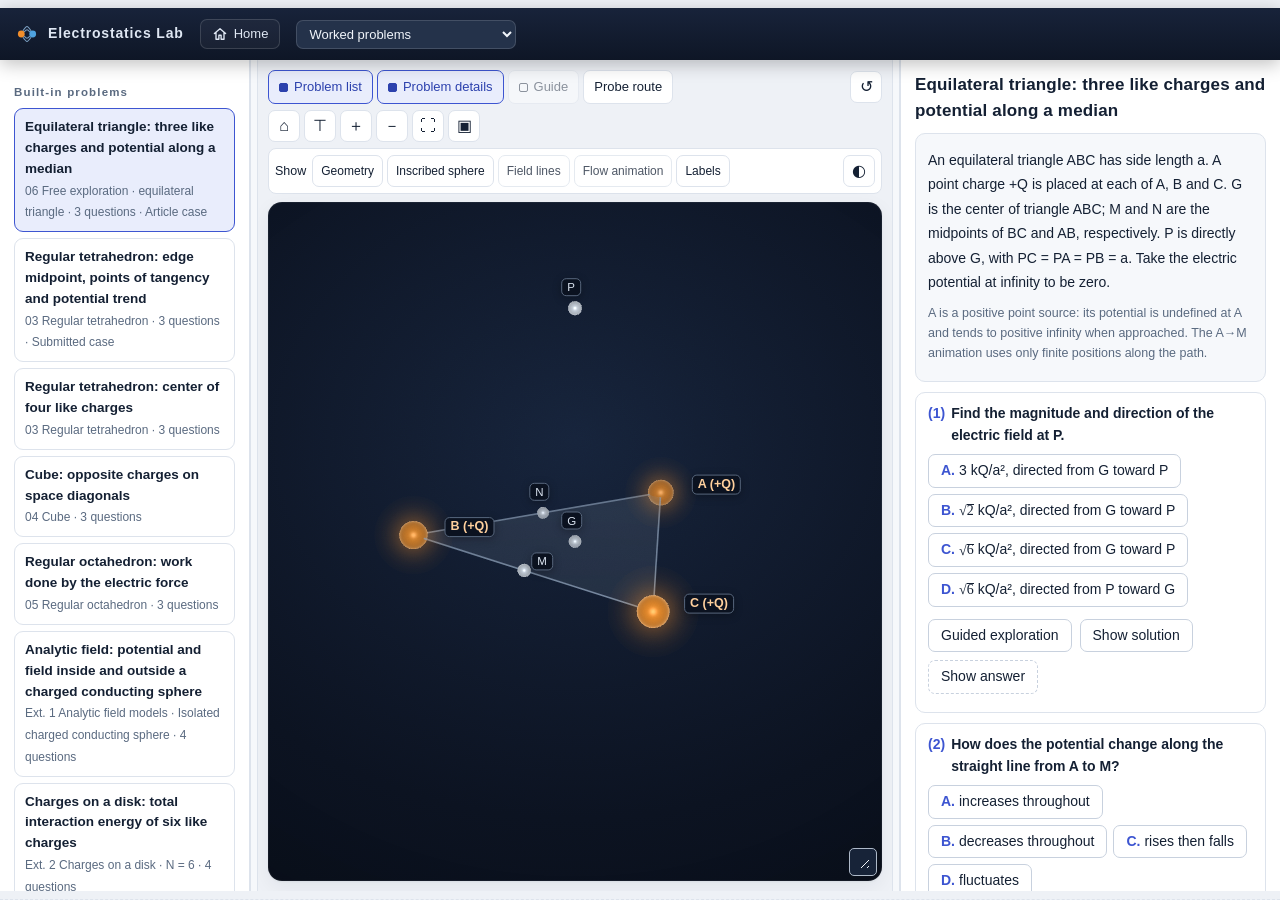
==== commit 803dfc94: "Use geometric problem statements and complete field direction choices" ====
--- a/examples.html
+++ b/examples.html
@@ -78,6 +78,7 @@
   <script src="js/app/controls.js"></script>
   <script src="js/ex/templates.js"></script>
   <script src="js/ex/models.js"></script>
+  <script src="js/ex/exact.js"></script>
   <script src="js/ex/solve.js"></script>
   <script src="js/ex/answers.js"></script>
   <script src="js/ex/guide.js"></script>
--- a/css/viewport.css
+++ b/css/viewport.css
@@ -111,6 +111,6 @@
 /* Label position controls stay usable in both board themes. */
 .annotation-position { display: grid; grid-template-columns: 1fr 1fr; gap: 8px; padding: 5px 4px; border-block: 1px solid #7898ba70; }
 .annotation-position label { display: grid; grid-template-columns: minmax(0, 1fr); gap: 4px; font-size: 12px; color: inherit; }
-.annotation-position input { min-width: 0; width: 100%; box-sizing: border-box; padding: 6px 7px; border: 1px solid #8b9bb0; border-radius: 5px; color: #eef4fc; background: #0b1220; font: inherit; }
-.annotation-menu[data-theme="light"] .annotation-position input { color: #172033; background: #fff; }
+.annotation-menu .annotation-position input { min-width: 0; width: 100%; box-sizing: border-box; padding: 6px 7px; border: 1px solid #8b9bb0; border-radius: 5px; color: #eef4fc; background: #0b1220; color-scheme: dark; font: inherit; }
+.annotation-menu[data-theme="light"] .annotation-position input { color: #172033; background: #fff; color-scheme: light; }
 .labels .lbl:focus-visible { outline: 2px solid currentColor; outline-offset: 2px; }
--- a/css/examples.css
+++ b/css/examples.css
@@ -83,81 +83,54 @@
 @media (max-width: 1100px) { .ex-work { grid-template-columns: 220px minmax(0, 1fr); grid-template-rows: minmax(420px, 1fr) auto; } .ex-right { grid-column: 1 / -1; max-height: 45vh; } }
 @media (max-width: 720px) { .ex-work { display: flex; flex-direction: column; } .ex-left, .ex-right { max-height: none; } .ex .view { flex: none; min-height: 72vh; grid-template-rows: minmax(340px, 1fr) auto; padding: 8px; } .ex .caption { max-height: 30vh; } .stage { min-height: 0; } }
 
-/* Drag handles reserve their own space; guide and model remain disjoint. */
+/* The model, tools and guide each occupy their own layout space. */
+.ex-divider { background: var(--surface-2); cursor: col-resize; touch-action: none; border-inline: 1px solid var(--line); }
+.ex-divider:focus-visible, .guide-grip:focus-visible { outline: 2px solid var(--accent); outline-offset: -2px; }
+body.ex .ex-work > .view, body.ex .ex-work > .view:fullscreen { grid-template-areas: 'layout' 'model'; grid-template-rows: var(--ex-toolbar-height, 120px) minmax(0, 1fr); grid-template-columns: minmax(0, 1fr); }
+body.ex .ex-work > .view > .stage { grid-area: model; width: min(100%, var(--model-width, 100%)); height: min(100%, var(--model-height, 100%)); max-width: 100%; max-height: 100%; min-width: 0; justify-self: center; align-self: stretch; }
+body.ex .ex-work > .view.has-guide { grid-template-areas: 'layout' 'model' 'guide'; grid-template-rows: var(--ex-toolbar-height, 120px) minmax(180px, 1fr) minmax(150px, var(--guide-extent, 310px)); }
+body.ex .ex-work > .view.has-guide[data-guide-dock=top] { grid-template-areas: 'layout' 'guide' 'model'; grid-template-rows: var(--ex-toolbar-height, 120px) minmax(150px, var(--guide-extent, 310px)) minmax(180px, 1fr); }
+body.ex .ex-work > .view.has-guide[data-guide-dock=left] { grid-template-areas: 'layout layout' 'guide model'; grid-template-rows: var(--ex-toolbar-height, 120px) minmax(0, 1fr); grid-template-columns: minmax(180px, var(--guide-extent, 280px)) minmax(180px, 1fr); }
+body.ex .ex-work > .view.has-guide[data-guide-dock=right] { grid-template-areas: 'layout layout' 'model guide'; grid-template-rows: var(--ex-toolbar-height, 120px) minmax(0, 1fr); grid-template-columns: minmax(180px, 1fr) minmax(180px, var(--guide-extent, 280px)); }
+body.ex .ex-work > .view.has-guide > #caption { grid-area: guide; display: grid; grid-template-rows: auto minmax(0, 1fr) auto; width: min(100%, var(--guide-width, 100%)); height: min(100%, var(--guide-height, 100%)); max-height: none; min-width: 0; min-height: 0; justify-self: center; align-self: stretch; padding: 0; overflow: hidden; animation: none; }
+.guide-body { min-height: 0; min-width: 0; overflow: auto; overscroll-behavior: contain; padding: 10px 12px; scrollbar-gutter: stable; }
+.guide-grip { display: flex; align-items: center; gap: 8px; padding: 6px 10px; margin: 0; background: #172338; color: #f2f6fc; border-bottom: 1px solid #62738b; font-size: 12px; cursor: grab; touch-action: none; user-select: none; }
+.caption[data-theme=light] .guide-grip { color: #172033; background: #f1f4f8; border-color: #aeb9c8; }
+.guide-grip > span { flex: 1; min-width: 0; }
+.guide-grip button { display: grid; place-items: center; flex: none; width: 30px; height: 30px; border: 1px solid currentColor; border-radius: 6px; color: inherit; background: transparent; font-size: 18px; }
+body.ex #caption > .cap-nav { position: static; display: flex; flex-wrap: wrap; gap: 8px; margin: 0; padding: 8px 46px 8px 12px; border-top: 1px solid #62738b; background: #172338; }
+body.ex #caption[data-theme=light] > .cap-nav { background: #f1f4f8; border-color: #aeb9c8; }
+body.ex .caption .btn { min-height: 32px; padding: 5px 10px; line-height: 1.35; white-space: normal; }
+.ex .caption .cap-h { flex-wrap: wrap; }
+.ex .cap-dots { flex-wrap: wrap; min-width: 0; }
+.ex .cap-curve-wrap { height: 146px; }
+.guide-grip .guide-fold { width: auto; padding: 4px 10px; font-size: 13px; cursor: pointer; }
+.guide-corner { position: absolute; right: 4px; bottom: 4px; display: grid; place-items: center; width: 26px; height: 26px; color: #b7c5db; background: #172338; border: 0; border-radius: 3px; font-size: 18px; }
+.caption[data-theme=light] .guide-corner { color: #52627a; background: #f1f4f8; }
+.model-corner { position: absolute; right: 5px; bottom: 5px; display: grid; place-items: center; width: 28px; height: 28px; border: 1px solid #aeb9c8; border-radius: 5px; color: #f2f6fc; background: #172338; z-index: 7; }
+.stage[data-theme=light] .model-corner { color: #172033; background: #f1f4f8; }
+.model-corner, .guide-corner { touch-action: none; user-select: none; cursor: nwse-resize; }
+.model-corner:focus-visible, .guide-corner:focus-visible, .resizing { outline: 2px solid var(--accent); outline-offset: 1px; }
+.view[data-guide-preview] > .stage { outline: 2px dashed var(--accent); outline-offset: -5px; }
+body.ex .ex-work > .view.guide-collapsed[data-guide-dock], body.ex .ex-work > .view.model-only[data-guide-dock] { grid-template-areas: 'layout' 'model'; grid-template-rows: var(--ex-toolbar-height, 120px) minmax(0, 1fr); grid-template-columns: minmax(0, 1fr); }
+body.ex .view.guide-collapsed > #caption, body.ex .view.model-only > #caption { display: none !important; }
+body.ex .view.model-only > .stage { width: 100%; height: 100%; }
+body.ex .ex-work.left-off > .ex-left, body.ex .ex-work.right-off > .ex-right, .ex-work.left-off > .ex-divider[data-side=left], .ex-work.right-off > .ex-divider[data-side=right] { display: none; }
 @media (min-width: 1101px) {
-  body.ex .ex-work { grid-template-columns: var(--ex-left, 250px) 8px minmax(320px, 1fr) 8px var(--ex-right, 380px); }
+ body.ex .ex-work { grid-template-columns: var(--ex-left, 250px) 8px minmax(320px, 1fr) 8px var(--ex-right, 380px); }
+ body.ex .ex-work.left-off { grid-template-columns: minmax(320px, 1fr) 8px var(--ex-right, 380px); }
+ body.ex .ex-work.right-off { grid-template-columns: var(--ex-left, 250px) 8px minmax(320px, 1fr); }
+ body.ex .ex-work.left-off.right-off { grid-template-columns: minmax(0, 1fr); }
 }
-.ex-divider { background: var(--surface-2); cursor: col-resize; touch-action: none; border-inline: 1px solid var(--line); position: relative; }
-.ex-divider::after { content: ''; position: absolute; height: 36px; width: 2px; background: var(--muted); top: calc(50% - 18px); left: 2px; }
-.ex-divider:focus-visible, .guide-resize:focus-visible, .guide-grip:focus-visible { outline: 2px solid var(--accent); outline-offset: -2px; }
-body.ex .view.has-guide, body.ex .view.has-guide:fullscreen { grid-template-rows: minmax(180px, 1fr) var(--guide-extent, 310px); grid-template-columns: minmax(0, 1fr); }
-body.ex .view.has-guide[data-guide-dock=top] { grid-template-rows: var(--guide-extent, 310px) minmax(180px, 1fr); }
-body.ex .view.has-guide[data-guide-dock=top] > .stage { grid-row: 2; }
-body.ex .view.has-guide[data-guide-dock=top] > .caption { grid-row: 1; }
-body.ex .view.has-guide[data-guide-dock=left], body.ex .view.has-guide[data-guide-dock=right] { grid-template-rows: minmax(0, 1fr); grid-template-columns: var(--guide-extent, 280px) minmax(180px, 1fr); }
-body.ex .view.has-guide[data-guide-dock=right] { grid-template-columns: minmax(180px, 1fr) var(--guide-extent, 280px); }
-body.ex .view.has-guide[data-guide-dock=left] > .stage { grid-column: 2; grid-row: 1; }
-body.ex .view.has-guide[data-guide-dock=left] > .caption { grid-column: 1; grid-row: 1; }
-body.ex .view.has-guide[data-guide-dock=right] > .stage { grid-column: 1; grid-row: 1; }
-body.ex .view.has-guide[data-guide-dock=right] > .caption { grid-column: 2; grid-row: 1; }
-body.ex .view.has-guide > .caption, body.ex .view.has-guide:fullscreen > .caption { max-height: none; width: 100%; min-width: 0; min-height: 0; height: 100%; align-self: stretch; position: relative; padding-top: 0; padding-bottom: 16px; overflow: auto; animation: none; }
-.guide-grip { display: flex; align-items: center; justify-content: space-between; gap: 8px; position: sticky; top: 0; z-index: 4; background: #172338; color: #f2f6fc; border-bottom: 1px solid #62738b; margin: 0 -10px 8px; padding: 6px 10px; font-size: 12px; cursor: grab; touch-action: none; user-select: none; }
-.caption[data-theme=light] .guide-grip { color: #172033; background: #f1f4f8; border-color: #aeb9c8; }
-.guide-grip button { flex: none; min-width: 28px; color: inherit; border: 1px solid currentColor; border-radius: 4px; background: transparent; cursor: pointer; }
-.guide-resize { position: sticky; display: block; float: right; bottom: -10px; width: 28px; height: 12px; margin-right: -8px; border-bottom: 3px double currentColor; border-right: 3px double currentColor; cursor: ns-resize; touch-action: none; opacity: .8; }
-.view[data-guide-dock=left] .guide-resize, .view[data-guide-dock=right] .guide-resize { cursor: ew-resize; }
-.view[data-guide-preview] > .stage { outline: 2px dashed var(--accent); outline-offset: -5px; }
 @media (max-width: 1100px) { .ex-divider { display: none; } }
+@media (min-width: 721px) and (max-width: 1100px) {
+ body.ex .ex-work.left-off { grid-template-columns: minmax(0, 1fr); }
+ body.ex .ex-work.right-off { grid-template-rows: minmax(0, 1fr); }
+}
 @media (max-width: 720px) {
-  body.ex .view.has-guide, body.ex .view.has-guide[data-guide-dock] { display: grid; grid-template-columns: minmax(0, 1fr); grid-template-rows: minmax(260px, 1fr) var(--guide-extent, 270px); min-height: 90vh; }
-  body.ex .view.has-guide[data-guide-dock] > .stage { grid-column: 1; grid-row: 1; }
-  body.ex .view.has-guide[data-guide-dock] > .caption { grid-column: 1; grid-row: 2; }
+ body.ex .ex-work > .view.has-guide[data-guide-dock] { grid-template-areas: 'layout' 'model' 'guide'; grid-template-rows: var(--ex-toolbar-height, 120px) minmax(260px, 1fr) minmax(180px, var(--guide-extent, 270px)); grid-template-columns: minmax(0, 1fr); min-height: 90vh; }
+ body.ex .ex-work > .view.guide-collapsed[data-guide-dock], body.ex .ex-work > .view.model-only[data-guide-dock] { grid-template-areas: 'layout' 'model'; grid-template-rows: var(--ex-toolbar-height, 120px) minmax(260px, 1fr); }
+ body.ex .ex-work > .view:fullscreen { min-height: 100vh; }
 }
 
-body.ex .view.has-guide > #caption, body.ex .view.has-guide:fullscreen > #caption { max-height: none; }
-body.ex .cap-curve-wrap { height: 146px; flex-shrink: 0; }
-
-
-/* Panel controls occupy their own row, outside the model and guide. */
-body.ex .ex-layout-tools { grid-area: layout; display: flex; align-items: center; gap: 6px; min-width: 0; height: 34px; padding: 0 2px; }
-.ex-layout-tools button { display: inline-grid; place-items: center; flex: none; width: 32px; height: 30px; border: 1px solid var(--line); border-radius: 7px; color: var(--ink); background: var(--surface); font-size: 18px; line-height: 1; }
-.ex-layout-tools button:hover, .ex-layout-tools button[aria-pressed=true] { color: var(--accent-2); border-color: var(--accent); background: var(--accent-soft); }
-.ex-layout-tools button:disabled { opacity: .4; cursor: default; }
-.ex-layout-tools button:focus-visible, .model-corner:focus-visible, .guide-corner:focus-visible { outline: 2px solid var(--accent); outline-offset: 2px; }
-.ex-layout-spacer { flex: 1; }
-body.ex .ex-layout-tools button[hidden] { display: none; }
-body.ex .ex-work > .view.has-guide[data-guide-dock] > .stage { grid-area: model; }
-body.ex .ex-work > .view.has-guide[data-guide-dock] > .caption { grid-area: guide; }
-body.ex .ex-work > .view, body.ex .ex-work > .view:fullscreen { grid-template-areas: 'layout' 'model'; grid-template-rows: var(--ex-toolbar-height, 34px) minmax(0, 1fr); grid-template-columns: minmax(0, 1fr); }
-body.ex .ex-work > .view > .stage { grid-area: model; width: min(100%, var(--model-width, 100%)); height: min(100%, var(--model-height, 100%)); max-width: 100%; max-height: 100%; min-width: 0; justify-self: center; align-self: stretch; }
-body.ex .ex-work > .view > .caption { grid-area: guide; width: min(100%, var(--guide-width, 100%)); height: min(100%, var(--guide-height, 100%)); max-width: 100%; max-height: 100%; justify-self: center; align-self: stretch; box-sizing: border-box; }
-body.ex .ex-work > .view.has-guide, body.ex .ex-work > .view.has-guide:fullscreen { grid-template-areas: 'layout' 'model' 'guide'; grid-template-rows: var(--ex-toolbar-height, 34px) minmax(180px, 1fr) minmax(130px, var(--guide-extent, 310px)); grid-template-columns: minmax(0, 1fr); }
-body.ex .ex-work > .view.has-guide[data-guide-dock=top] { grid-template-areas: 'layout' 'guide' 'model'; grid-template-rows: var(--ex-toolbar-height, 34px) minmax(130px, var(--guide-extent, 310px)) minmax(180px, 1fr); }
-body.ex .ex-work > .view.has-guide[data-guide-dock=left] { grid-template-areas: 'layout layout' 'guide model'; grid-template-rows: var(--ex-toolbar-height, 34px) minmax(0, 1fr); grid-template-columns: minmax(180px, var(--guide-extent, 280px)) minmax(180px, 1fr); }
-body.ex .ex-work > .view.has-guide[data-guide-dock=right] { grid-template-areas: 'layout layout' 'model guide'; grid-template-rows: var(--ex-toolbar-height, 34px) minmax(0, 1fr); grid-template-columns: minmax(180px, 1fr) minmax(180px, var(--guide-extent, 280px)); }
-body.ex .ex-work > .view.guide-collapsed[data-guide-dock], body.ex .ex-work > .view.model-only[data-guide-dock] { grid-template-areas: 'layout' 'model'; grid-template-rows: var(--ex-toolbar-height, 34px) minmax(0, 1fr); grid-template-columns: minmax(0, 1fr); }
-body.ex .view.guide-collapsed > .caption, body.ex .view.model-only > .caption { display: none !important; }
-body.ex .view.model-only > .stage { width: 100%; height: 100%; }
-body.ex .ex-work.left-off > .ex-left, body.ex .ex-work.right-off > .ex-right, .ex-work.left-off > .ex-divider[data-side=left], .ex-work.right-off > .ex-divider[data-side=right] { display: none; }
-.model-corner, .guide-corner { display: block; width: 26px; height: 26px; border: 0; border-right: 3px double currentColor; border-bottom: 3px double currentColor; border-radius: 0 0 5px; color: #f2f6fc; background: #172338; touch-action: none; user-select: none; cursor: nwse-resize; z-index: 7; }
-.model-corner { position: absolute; right: 5px; bottom: 5px; }
-.guide-corner { position: sticky; float: right; bottom: 0; margin: 0 -6px -10px 5px; }
-.stage[data-theme=light] .model-corner, .caption[data-theme=light] .guide-corner { color: #172033; background: #f1f4f8; }
-.model-corner.resizing, .guide-corner.resizing { outline: 2px solid var(--accent); }
-.guide-grip > span { flex: 1; }
-.guide-grip .guide-fold { min-width: 28px; height: 26px; font-size: 18px; }
-@media (min-width: 1101px) {
-  body.ex .ex-work { grid-template-columns: var(--ex-left, 250px) 8px minmax(320px, 1fr) 8px var(--ex-right, 380px); }
-  body.ex .ex-work.left-off { grid-template-columns: minmax(320px, 1fr) 8px var(--ex-right, 380px); }
-  body.ex .ex-work.right-off { grid-template-columns: var(--ex-left, 250px) 8px minmax(320px, 1fr); }
-  body.ex .ex-work.left-off.right-off { grid-template-columns: minmax(0, 1fr); }
-}
-@media (min-width: 721px) and (max-width: 1100px) {
-  body.ex .ex-work.left-off { grid-template-columns: minmax(0, 1fr); }
-  body.ex .ex-work.right-off { grid-template-rows: minmax(0, 1fr); }
-}
-@media (max-width: 720px) {
-  body.ex .ex-work > .view.has-guide[data-guide-dock] { grid-template-areas: 'layout' 'model' 'guide'; grid-template-rows: var(--ex-toolbar-height, 34px) minmax(260px, 1fr) minmax(130px, var(--guide-extent, 270px)); grid-template-columns: minmax(0, 1fr); }
-  body.ex .ex-work > .view.guide-collapsed[data-guide-dock], body.ex .ex-work > .view.model-only[data-guide-dock] { grid-template-areas: 'layout' 'model'; grid-template-rows: var(--ex-toolbar-height, 34px) minmax(0, 1fr); }
-  body.ex .ex-work > .view:fullscreen { min-height: 100vh; }
-}
+.model-corner::after, .guide-corner::after { content: ""; width: 12px; height: 12px; background: repeating-linear-gradient(135deg, transparent 0 3px, currentColor 3px 4px); clip-path: polygon(100% 0, 100% 100%, 0 100%); }
--- a/css/ex-probe.css
+++ b/css/ex-probe.css
@@ -1,11 +1,28 @@
-/* Independent route controls remain outside the model canvas. */
-body.ex .ex-layout-tools { flex-wrap: wrap; height: auto; min-height: 34px; align-content: center; padding: 2px; }
-.ex-route-controls { display: none; align-items: center; gap: 6px; flex-wrap: wrap; min-width: 0; }
+/* Grouped tools stay outside the model and wrap without covering it. */
+body.ex .ex-layout-tools { grid-area: layout; align-self: start; display: flex; flex-wrap: wrap; align-items: center; align-content: start; gap: 6px 12px; min-width: 0; padding: 0; }
+.ex-panel-tools, .ex-view-tools { display: flex; align-items: center; flex-wrap: wrap; gap: 4px; min-width: 0; }
+.ex-panel-tools { flex: 1 1 100%; }
+.ex-panel-tools #exToggleLeft, .ex-panel-tools #exToggleRight, .ex-panel-tools #exToggleGuide, .ex-panel-tools #exProbeRoute { width: auto; min-height: 34px; padding: 6px 10px; font-size: 13px; }
+.ex-panel-tools button[aria-pressed]::before { content: ""; width: 7px; height: 7px; border: 1px solid currentColor; border-radius: 2px; }
+.ex-panel-tools button[aria-pressed=true]::before { background: currentColor; }
+.ex-panel-tools button[aria-pressed] { display: inline-flex; gap: 6px; }
+.ex-view-tools { flex: 0 1 auto; }
+.ex-layout-spacer { flex: 1; }
+.ex-layout-tools button { display: inline-grid; place-items: center; flex: none; width: 32px; min-height: 32px; padding: 4px; border: 1px solid var(--line); border-radius: 7px; color: var(--ink); background: var(--surface); font: inherit; font-size: 16px; line-height: 1.2; cursor: pointer; }
+.ex-layout-tools button:hover, .ex-layout-tools button[aria-pressed=true] { color: var(--accent-2); border-color: var(--accent); background: var(--accent-soft); }
+.ex-layout-tools button:disabled { opacity: .45; cursor: default; }
+.ex-layout-tools button:focus-visible { outline: 2px solid var(--accent); outline-offset: 1px; }
+body.ex .ex-layout-tools button[hidden] { display: none; }
+.ex-display-tools { display: flex; flex: 1 0 100%; flex-wrap: wrap; align-items: center; gap: 6px; min-width: 0; padding: 6px; border: 1px solid var(--line); border-radius: 8px; background: var(--surface); color: var(--ink); }
+.ex-display-tools .sb-mid { flex: 0 1 auto; }
+.ex-display-tools .sb-layers { display: flex; flex: 1; min-width: 0; flex-wrap: wrap; justify-content: flex-start; gap: 4px; }
+.ex-display-tools .sb-layers button { width: auto; font-size: 12px; padding: 5px 8px; white-space: normal; }
+.ex-route-controls { display: none; align-items: center; gap: 8px; flex: 1 0 100%; flex-wrap: wrap; min-width: 0; padding: 6px; border: 1px solid var(--line); border-radius: 8px; background: var(--surface); }
 .ex-route-controls.active { display: flex; }
-.ex-route-controls .route-progress { flex: 0 0 clamp(70px, 12vw, 180px); width: clamp(70px, 12vw, 180px); min-width: 70px; padding: 0; accent-color: var(--accent); }
-.ex-route-controls button { width: auto; min-width: 30px; padding: 0 9px; font-size: 12px; }
+body.ex .ex-route-controls .route-progress { flex: 1 1 100px; width: 100px; min-width: 70px; padding: 0; accent-color: var(--accent); }
+.ex-route-controls button { width: auto; min-width: 32px; padding: 5px 10px; font-size: 12px; }
 .ex-route-controls .route-play { font-size: 15px; }
-.route-reading { color: var(--ink); font-variant-numeric: tabular-nums; font-size: 12px; min-width: 76px; }
+.route-reading { color: var(--ink); font-variant-numeric: tabular-nums; font-size: 12px; min-width: 90px; }
 .ex-route-controls .route-drawing { display: none; }
 .ex-route-controls.drawing .route-drawing { display: inline-grid; }
 .ex-route-controls.drawing > :not(.route-drawing) { display: none; }
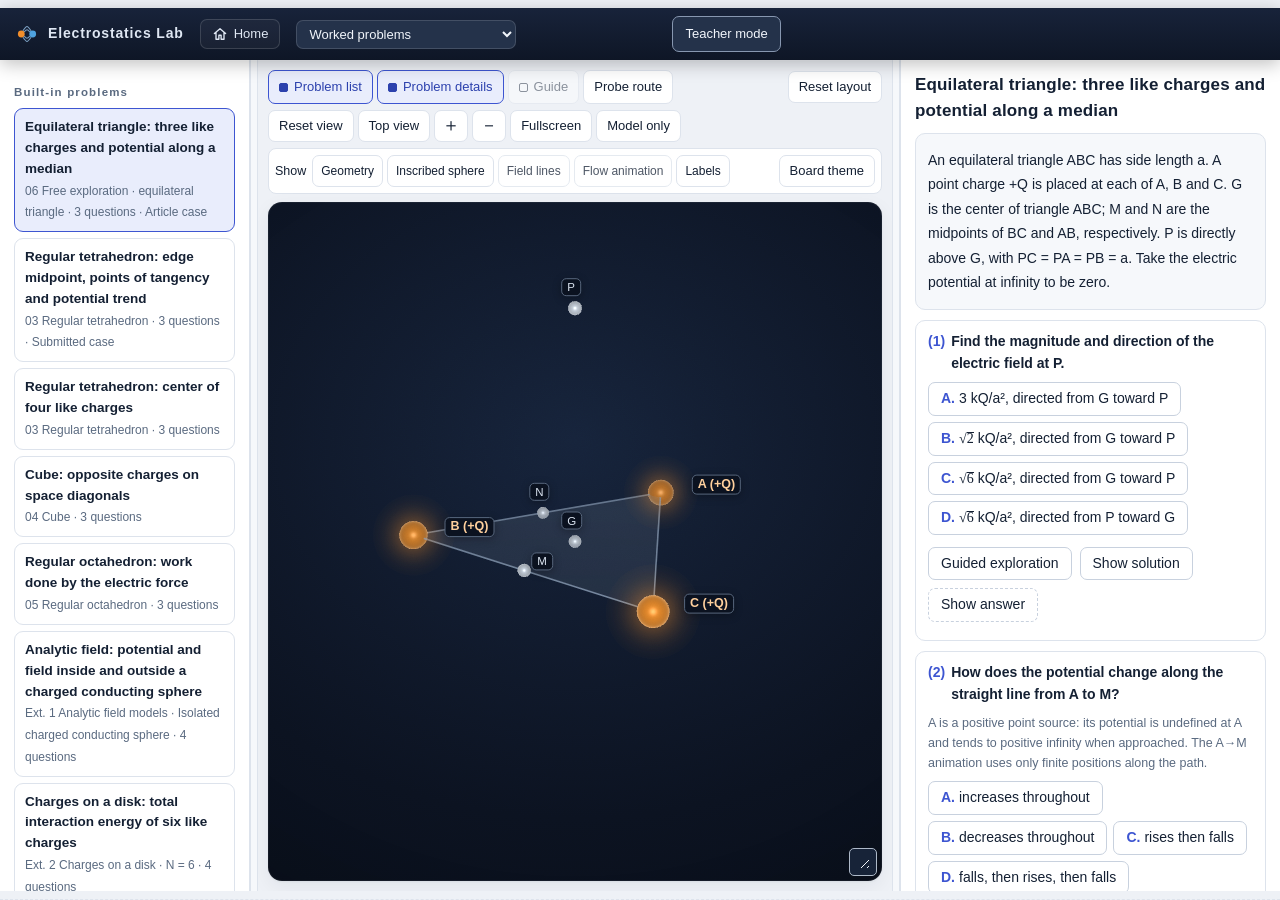
==== commit 5e486689: "Improve guided learning, validate authored problems and simplify responsive views" ====
--- a/examples.html
+++ b/examples.html
@@ -29,9 +29,9 @@
     <aside class="ex-left">
       <div class="ex-only-s">
         <div id="exList" class="ex-list"></div>
-        <div class="btns"><button type="button" class="btn" id="btnNew">New problem</button><button type="button" class="btn" id="btnEdit">Adapt this problem</button></div>
+        <div class="ex-author-tools"><div class="btns"><button type="button" class="btn" id="btnNew">New problem</button><button type="button" class="btn" id="btnEdit">Adapt this problem</button></div>
         <div class="btns"><button type="button" class="btn mini" id="btnImport">Import problem</button><button type="button" class="btn mini" id="btnDel">Delete this problem</button></div>
-        <input type="file" id="importFile" accept=".json,application/json" hidden>
+        <input type="file" id="importFile" accept=".json,application/json" hidden></div>
       </div>
       <div class="ex-only-t"><ol id="tSteps" class="stepper"></ol><div id="tAssist" class="t-assist"></div></div>
     </aside>
@@ -41,15 +41,16 @@
         <div class="grain" aria-hidden="true"></div>
         <div id="labels" class="labels" aria-hidden="true"></div>
         <div class="tools" role="toolbar" aria-label="View tools">
-          <button type="button" id="btnHome" title="Reset to standard view" aria-label="Reset to standard view">⌂</button>
-          <button type="button" id="btnTop" title="Top view" aria-label="Top view">⊤</button>
+          <button type="button" id="btnHome" title="Reset to standard view" aria-label="Reset to standard view">Reset view</button>
+          <button type="button" id="btnTop" title="Top view" aria-label="Top view">Top view</button>
           <button type="button" id="btnZin" title="Zoom in" aria-label="Zoom in">＋</button>
           <button type="button" id="btnZout" title="Zoom out" aria-label="Zoom out">－</button>
-          <button type="button" id="btnFull" title="Toggle full screen" aria-label="Toggle full screen">⛶</button>
+          <button type="button" id="btnFull" title="Toggle full screen" aria-label="Toggle full screen">Fullscreen</button>
         </div>
-        <div class="stagebar"><div class="sb-mid"><span>Show</span></div><div class="sb-layers" id="sbLayers"></div><button type="button" id="btnTheme" class="theme-toggle" title="Switch canvas theme" aria-label="Switch canvas theme">◐</button></div>
+        <div class="stagebar"><div class="sb-mid"><span>Show</span></div><div class="sb-layers" id="sbLayers"></div><button type="button" id="btnTheme" class="theme-toggle" title="Switch canvas theme" aria-label="Switch canvas theme">Board theme</button></div>
       </div>
-      <div class="caption" id="caption" aria-live="polite" hidden></div>
+      <div class="caption" id="caption" hidden></div>
+      <div class="sr" id="guideStatus" role="status" aria-live="polite" aria-atomic="true"></div>
       <div id="elementStyle" class="element-style glass" hidden></div>
     </main>
     <aside class="ex-right">
--- a/css/examples.css
+++ b/css/examples.css
@@ -134,3 +134,50 @@
 }
 
 .model-corner::after, .guide-corner::after { content: ""; width: 12px; height: 12px; background: repeating-linear-gradient(135deg, transparent 0 3px, currentColor 3px 4px); clip-path: polygon(100% 0, 100% 100%, 0 100%); }
+
+@media (min-width: 721px) and (max-width: 1100px) {
+ body.ex .ex-work.guide-active { overflow: auto; grid-template-rows: minmax(0, 1fr); }
+ body.ex .ex-work.guide-active.left-off:not(.right-off) { grid-template-columns: minmax(0, 1fr) minmax(250px, 34%); }
+ body.ex .ex-work.guide-active > .ex-right { grid-column: auto; max-height: none; min-width: 0; }
+ body.ex .ex-work.guide-active > .view.has-guide { min-height: 540px; }
+ body.ex .ex-work.guide-active > .view.has-guide[data-guide-dock=bottom],
+ body.ex .ex-work.guide-active > .view.has-guide[data-guide-dock=top] { min-height: 800px; grid-template-rows: var(--ex-toolbar-height, 140px) minmax(280px, 1fr) minmax(320px, var(--guide-extent, 380px)); }
+ body.ex .ex-work.guide-active > .view.has-guide[data-guide-dock=top] { grid-template-rows: var(--ex-toolbar-height, 140px) minmax(320px, var(--guide-extent, 380px)) minmax(280px, 1fr); }
+ body.ex .ex-work.guide-active > .view.has-guide > #caption { min-height: 300px; }
+ body.ex .ex-work.guide-active .guide-body { min-height: 180px; }
+ body.ex .ex-work.guide-active > .view.has-guide:fullscreen { min-height: 100vh; overflow: auto; }
+}
+
+/* Student work stays separate from the optional authoring controls. */
+body.ex:not(.teacher-enabled) .ex-author-tools,
+body.ex:not(.teacher-enabled) .ex-author-only { display: none; }
+body.ex #exTeacherMode { flex: none; min-height: 36px; padding: 6px 12px; border: 1px solid #8797b0; border-radius: 7px; background: #24324a; color: #f1f5fb; font: inherit; font-size: 13px; }
+.ex-mobile-tabs { display: none; }
+.ex .exp-step { border: 1px solid var(--line); border-radius: 7px; margin: 8px 0; padding: 0 10px; }
+.ex .exp-step summary { padding: 10px 0; cursor: pointer; font-weight: 600; line-height: 1.45; }
+.ex .exp-step > :last-child { margin-bottom: 10px; }
+.ex .prediction-hint { padding: 10px 12px; color: #f8e8ae; background: #3d351e; border-left: 3px solid #d8ac47; border-radius: 5px; line-height: 1.6; }
+.ex .caption[data-theme=light] .prediction-hint { color: #654400; background: #fff5d7; border-color: #a87a00; }
+.ex .cap-curve-wrap { height: 160px; flex: none; }
+@media (max-width: 720px) {
+ body.ex .appbar .exp { order: 2; flex: 1 1 100%; }
+ body.ex #exTeacherMode { order: 1; margin-left: auto; }
+ body.ex .ex-mobile-tabs { display: flex; position: sticky; top: 0; z-index: 25; gap: 6px; flex-wrap: wrap; padding: 8px; border-bottom: 1px solid var(--line); background: var(--surface); }
+ body.ex .ex-mobile-tabs button { flex: 1; min-height: 44px; border: 1px solid var(--line); border-radius: 7px; padding: 8px; color: var(--ink); background: var(--surface); font: inherit; font-size: 14px; }
+ body.ex .ex-mobile-tabs [aria-current=page], body.ex .ex-mobile-tabs [aria-expanded=true] { border-color: var(--accent); background: var(--accent-soft); color: var(--accent-2); }
+ body.ex .ex-work > .ex-left { flex: none; max-height: 45vh; overflow: auto; border-bottom: 1px solid var(--line); }
+ body.ex .ex-work > .ex-right { flex: none; max-height: none; width: 100%; box-sizing: border-box; }
+ body.ex .ex-work.mobile-questions > .view { display: none; }
+ body.ex .ex-work > .view { min-height: 650px; height: calc(100svh - 170px); padding: 8px; }
+ body.ex .ex-work > .view.has-guide[data-guide-dock] { min-height: 900px; height: calc(100svh - 170px); grid-template-rows: var(--ex-toolbar-height, 180px) minmax(320px, 1fr) minmax(320px, var(--guide-extent, 380px)); }
+ body.ex .ex-work > .view.guide-collapsed[data-guide-dock], body.ex .ex-work > .view.model-only[data-guide-dock] { min-height: 650px; grid-template-rows: var(--ex-toolbar-height, 180px) minmax(320px, 1fr); }
+ body.ex #exToggleLeft, body.ex #exToggleRight { display: none; }
+ body.ex .btn, body.ex .btn.mini, body.ex .ex-item, body.ex .guide-grip button, body.ex .caption .btn, body.ex #exTeacherMode { min-height: 44px; }
+ body.ex .ex-left .btns { flex-wrap: wrap; }
+ body.ex .ex-left .btns > .btn { flex: 1 1 130px; white-space: normal; }
+ body.ex select, body.ex input:not([type=checkbox]):not([type=range]):not([type=color]) { min-height: 44px; }
+ body.ex .guide-grip { min-height: 44px; }
+ body.ex .exp-step summary { min-height: 44px; box-sizing: border-box; }
+ body.ex .view:fullscreen { height: 100svh; overflow: auto; }
+ body.ex .ex-work > .view.has-guide[data-guide-dock]:fullscreen { min-height: 100svh; height: 100svh; grid-template-rows: var(--ex-toolbar-height, 180px) minmax(180px, 1fr) minmax(260px, 40svh); overflow: auto; }
+}
--- a/css/ex-probe.css
+++ b/css/ex-probe.css
@@ -41,3 +41,26 @@
 .ex-route-dialog .route-check { display: flex; align-items: center; gap: 8px; margin: 12px 0; }
 .ex-route-dialog .note { line-height: 1.5; color: var(--muted); font-size: 12px; }
 @media (max-width: 480px) { .ex-route-dialog .route-row { flex-direction: column; gap: 0; } .ex-route-dialog .route-field { grid-template-columns: 90px minmax(0, 1fr); } }
+
+.ex-view-tools button, .ex-display-tools #btnTheme, .ex-panel-tools #exResetPanels { width: auto; padding: 6px 10px; font-size: 13px; }
+.ex-view-tools #btnZin, .ex-view-tools #btnZout { width: 34px; padding: 4px; font-size: 18px; }
+@media (max-width: 720px) {
+ body.ex .ex-layout-tools button, body.ex .ex-panel-tools #exToggleGuide, body.ex .ex-panel-tools #exProbeRoute, body.ex .ex-display-tools .sb-layers button, body.ex .ex-route-controls button { min-height: 44px; min-width: 44px; }
+ body.ex .ex-layout-tools { gap: 8px; }
+ body.ex .ex-display-tools .sb-mid { display: none; }
+ body.ex .ex-display-tools .sb-layers { display: flex; }
+ body.ex .ex-layout-spacer { display: none; }
+}
+
+#exMobileTools { display: none; }
+@media (max-width: 720px) {
+ body.ex #exMobileTools { display: inline-grid; width: auto; padding: 6px 10px; font-size: 13px; }
+ body.ex .view:not(.mobile-tools-open) .ex-view-tools,
+ body.ex .view:not(.mobile-tools-open) .ex-display-tools,
+ body.ex .view:not(.mobile-tools-open) #exResetPanels { display: none; }
+}
+
+@media (max-width: 720px) {
+ body.ex .ex-work > .view.has-guide:not(.guide-collapsed):not(.model-only)[data-guide-dock] { min-height: 0; height: auto; grid-template-rows: var(--ex-toolbar-height, 44px) var(--mobile-model-height, 320px) minmax(380px, var(--guide-extent, 380px)); }
+ body.ex .ex-work > .view.has-guide:fullscreen:not(.guide-collapsed):not(.model-only) { height: 100svh; overflow: auto; }
+}
